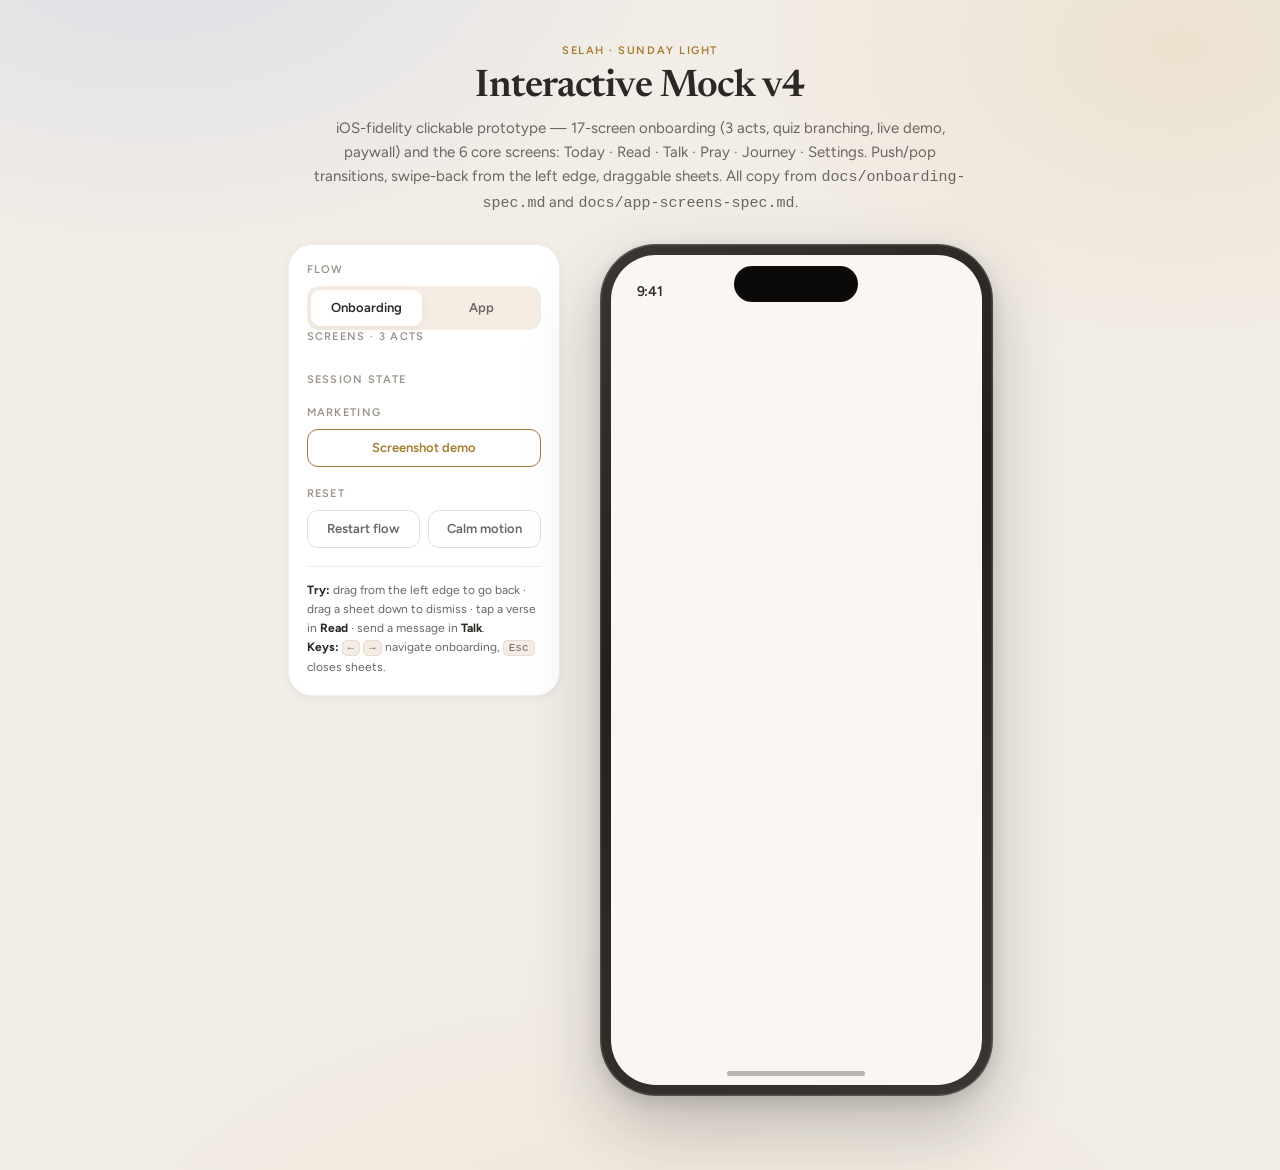
==== docs/selah-interactive-mock-v4.html @ a21b1cd1 "feat: rebuild Selah UI as native SwiftUI iOS chrome Replace the HTML-mock clone with system Navigati" ====
<!DOCTYPE html>
<html lang="en">
<head>
<meta charset="UTF-8">
<meta name="viewport" content="width=device-width, initial-scale=1.0">
<meta name="description" content="Selah — interactive iOS mock v4. Onboarding (17 screens) + 6 core app screens. Sunday Light design system, polished pass.">
<title>Selah — Interactive Mock v4</title>
<link rel="preconnect" href="https://fonts.googleapis.com">
<link rel="preconnect" href="https://fonts.gstatic.com" crossorigin>
<link href="https://fonts.googleapis.com/css2?family=Figtree:wght@400;500;600;700&family=Newsreader:ital,opsz,wght@0,6..72,500;0,6..72,600;0,6..72,700;1,6..72,500;1,6..72,600&display=swap" rel="stylesheet">
<style>
/* ============================================================
   SELAH v4 — SUNDAY LIGHT TOKENS
   Source of truth: design-system/selah/MASTER.md
   ============================================================ */
:root{
  --primary:#5B8DEF; --primary-deep:#3D6FD4; --primary-soft:#EAF1FD;
  --accent:#C49A3C; --accent-deep:#A67C2E; --accent-soft:#FBF5E6;
  --gold-hi:#EDBE55; --gold:#D9A63F; --gold-deep:#B98A28;
  --bg:#FAF7F2; --bg-warm:#F5EDE3; --surface:#FFFFFF;
  --text:#2C2825; --text-muted:#6B6560; --text-soft:#9A938C;
  --border:rgba(44,40,37,.08); --border-strong:rgba(44,40,37,.14);

  --space-xs:4px; --space-sm:8px; --space-md:16px; --space-lg:24px; --space-xl:32px;
  --radius-sm:12px; --radius:16px; --radius-lg:24px;

  --shadow-sm:0 2px 8px rgba(44,40,37,.06);
  --shadow-md:0 8px 32px rgba(44,40,37,.08);
  --shadow-btn:0 4px 16px rgba(61,111,212,.28);
  --shadow-gold:0 6px 20px rgba(185,138,40,.34),0 2px 6px rgba(185,138,40,.18);

  --ease:cubic-bezier(.22,1,.36,1);
  --ease-ios:cubic-bezier(.32,.72,0,1);
  --dur-nav:400ms;

  --font-display:'Newsreader',Georgia,serif;
  --font-body:'Figtree',-apple-system,BlinkMacSystemFont,'SF Pro Text',sans-serif;

  /* iPhone 15 Pro safe areas (mock) */
  --sa-top:59px; --sa-bottom:34px;
  --tabbar-h:50px;
}
*{box-sizing:border-box;margin:0;padding:0;-webkit-tap-highlight-color:transparent}
html{-webkit-font-smoothing:antialiased;text-size-adjust:100%}
button,input,textarea{font-family:inherit;font-size:inherit;color:inherit}
button{background:none;border:none;cursor:pointer;touch-action:manipulation}
:focus-visible{outline:2px solid var(--primary-deep);outline-offset:2px;border-radius:6px}
@media (prefers-reduced-motion:reduce){
  *,*::before,*::after{animation-duration:.01ms!important;animation-iteration-count:1!important;transition-duration:.01ms!important}
}

/* ============================================================
   PAGE CHROME (outside the phone)
   ============================================================ */
body{
  font-family:var(--font-body);color:var(--text);background:#F2EDE6;
  background-image:
    radial-gradient(ellipse 60% 40% at 12% -6%,rgba(91,141,239,.14),transparent 70%),
    radial-gradient(ellipse 50% 38% at 92% 4%,rgba(196,154,60,.13),transparent 70%),
    radial-gradient(ellipse 70% 45% at 50% 112%,rgba(196,154,60,.08),transparent 70%);
  min-height:100vh;padding:32px 20px 64px;
  display:flex;flex-direction:column;align-items:center;
}
.masthead{text-align:center;max-width:660px;margin-bottom:28px}
.masthead .eyebrow{font-size:.6875rem;font-weight:600;letter-spacing:.14em;text-transform:uppercase;color:var(--accent-deep)}
.masthead h1{font-family:var(--font-display);font-size:2.375rem;font-weight:600;letter-spacing:-.015em;margin-top:8px}
.masthead p{color:var(--text-muted);font-size:.9375rem;line-height:1.6;margin-top:10px;text-wrap:pretty}
.layout{display:flex;gap:40px;align-items:flex-start;justify-content:center;flex-wrap:wrap;width:100%;max-width:1160px}

/* Dev control panel */
.panel{width:272px;background:var(--surface);border:1px solid var(--border);border-radius:var(--radius-lg);padding:18px;box-shadow:var(--shadow-sm);position:sticky;top:32px}
.panel h2{font-size:.6875rem;font-weight:600;letter-spacing:.12em;text-transform:uppercase;color:var(--text-soft);margin:20px 0 10px}
.panel h2:first-child{margin-top:0}
.seg{display:flex;gap:4px;background:var(--bg-warm);padding:4px;border-radius:12px}
.seg button{flex:1;min-height:36px;padding:8px 10px;border-radius:9px;font-size:.8125rem;font-weight:600;color:var(--text-muted);transition:background .2s var(--ease),color .2s var(--ease)}
.seg button[aria-pressed="true"]{background:var(--surface);color:var(--text);box-shadow:var(--shadow-sm)}
.jump{display:flex;flex-direction:column;gap:2px;max-height:300px;overflow:auto;scrollbar-width:thin}
.jump button{display:flex;align-items:center;gap:9px;width:100%;text-align:left;min-height:36px;padding:7px 9px;border-radius:10px;font-size:.8125rem;color:var(--text-muted);transition:background .15s var(--ease)}
.jump button:hover{background:var(--primary-soft);color:var(--primary-deep)}
.jump button[aria-current="true"]{background:var(--primary-soft);color:var(--primary-deep);font-weight:600}
.jump .n{flex:none;width:21px;height:21px;display:grid;place-items:center;border-radius:50%;background:var(--bg-warm);font-size:.625rem;font-weight:700;color:var(--text-soft)}
.jump button[aria-current="true"] .n{background:var(--primary-deep);color:#fff}
.panel .row{display:flex;gap:8px}
.panel .ghost{flex:1;min-height:38px;border:1px solid var(--border-strong);border-radius:11px;font-size:.8125rem;font-weight:600;color:var(--text-muted);transition:background .15s var(--ease)}
.panel .ghost:hover{background:var(--bg-warm)}
.panel .note{font-size:.75rem;line-height:1.6;color:var(--text-muted);border-top:1px solid var(--border);margin-top:18px;padding-top:14px}
.panel .note b{color:var(--text)}
.panel .note kbd{font-family:ui-monospace,monospace;font-size:.6875rem;background:var(--bg-warm);border:1px solid var(--border);border-radius:5px;padding:1px 5px}

/* ============================================================
   PHONE SHELL — iPhone 15 Pro (393 x 852pt)
   ============================================================ */
.stage-col{display:flex;flex-direction:column;align-items:center;gap:14px}
.phone{
  width:393px;height:852px;flex:none;position:relative;
  background:linear-gradient(150deg,#3A3733,#221F1C 40%,#3A3733);
  border-radius:56px;padding:11px;
  box-shadow:0 30px 70px rgba(44,40,37,.26),0 6px 18px rgba(44,40,37,.14),inset 0 0 0 1.5px rgba(255,255,255,.14);
}
.screen{width:100%;height:100%;border-radius:45px;overflow:hidden;position:relative;background:var(--bg);isolation:isolate}
.island{position:absolute;top:11px;left:50%;transform:translateX(-50%);width:124px;height:36px;background:#0B0A09;border-radius:20px;z-index:90;pointer-events:none}
.statusbar{position:absolute;top:0;left:0;right:0;height:var(--sa-top);z-index:88;display:flex;align-items:center;justify-content:space-between;padding:14px 26px 0;pointer-events:none;font-size:.875rem;font-weight:600;letter-spacing:-.01em;color:var(--text);transition:color .3s var(--ease)}
.statusbar.on-light{color:#fff}
.statusbar .sb-r{display:flex;align-items:center;gap:5px}
.home-bar{position:absolute;bottom:9px;left:50%;transform:translateX(-50%);width:138px;height:5px;border-radius:3px;background:rgba(44,40,37,.32);z-index:89;pointer-events:none}
.caption{font-size:.8125rem;color:var(--text-muted);text-align:center;max-width:393px;line-height:1.5}
.caption b{color:var(--text)}

/* ============================================================
   VIEW STACK + iOS NAVIGATION TRANSITIONS
   ============================================================ */
#viewHost{position:absolute;inset:0;overflow:hidden}
.view{position:absolute;inset:0;display:flex;flex-direction:column;background:var(--bg);will-change:transform}
.view.dim::after{content:"";position:absolute;inset:0;background:rgba(20,18,16,.16);z-index:50;pointer-events:none}
@keyframes pushIn{from{transform:translateX(100%)}to{transform:translateX(0)}}
@keyframes pushOut{from{transform:translateX(0)}to{transform:translateX(-26%)}}
@keyframes popIn{from{transform:translateX(-26%)}to{transform:translateX(0)}}
@keyframes popOut{from{transform:translateX(0)}to{transform:translateX(100%)}}
@keyframes xfadeIn{from{opacity:0;transform:scale(.985)}to{opacity:1;transform:scale(1)}}
@keyframes xfadeOut{from{opacity:1}to{opacity:0}}
.anim-pushIn{animation:pushIn var(--dur-nav) var(--ease-ios) both}
.anim-pushOut{animation:pushOut var(--dur-nav) var(--ease-ios) both}
.anim-popIn{animation:popIn var(--dur-nav) var(--ease-ios) both}
.anim-popOut{animation:popOut var(--dur-nav) var(--ease-ios) both}
.anim-fadeIn{animation:xfadeIn 320ms var(--ease) both}
.anim-fadeOut{animation:xfadeOut 240ms var(--ease) both}
.view.dragging{animation:none!important;transition:none}
.view.snapping{transition:transform 260ms var(--ease-ios)}

/* Scroll region: content between status bar and bottom chrome */
.scroll{flex:1;min-height:0;overflow-y:auto;overscroll-behavior:contain;-webkit-overflow-scrolling:touch;scrollbar-width:none}
.scroll::-webkit-scrollbar{display:none}
.pad{padding:0 22px}
.safe-top{padding-top:var(--sa-top)}
.safe-bottom{padding-bottom:var(--sa-bottom)}

/* ============================================================
   SHARED COMPONENTS
   ============================================================ */
.h-display{font-family:var(--font-display);font-weight:600;letter-spacing:-.01em;line-height:1.22}
.t-label{font-size:.6875rem;font-weight:600;letter-spacing:.08em;text-transform:uppercase;color:var(--text-soft)}
.t-muted{color:var(--text-muted)}
.verse{font-family:var(--font-display);font-style:italic;font-weight:500;line-height:1.45}
.card{background:var(--surface);border:1px solid var(--border);border-radius:var(--radius);box-shadow:var(--shadow-sm)}
.divider{height:1px;background:var(--border)}

.btn{display:flex;align-items:center;justify-content:center;gap:8px;width:100%;min-height:52px;padding:15px 22px;border-radius:16px;font-size:1rem;font-weight:600;transition:transform .16s var(--ease),opacity .2s var(--ease),background .2s var(--ease)}
.btn:active{transform:scale(.977)}
.btn-primary{background:var(--primary-deep);color:#fff;box-shadow:var(--shadow-btn)}
.btn-gold{background:linear-gradient(160deg,var(--gold-hi) 0%,var(--gold) 46%,var(--gold-deep) 100%);color:#fff;box-shadow:var(--shadow-gold);text-shadow:0 1px 2px rgba(122,86,16,.22)}
.btn-quiet{background:var(--surface);color:var(--text);border:1px solid var(--border-strong)}
.btn-ghost{color:var(--text-muted);min-height:44px;font-weight:600;font-size:.9375rem}
.btn[disabled]{pointer-events:none}
.btn-primary[disabled],.btn-gold[disabled]{background:#EEE7DB;color:var(--text-soft);box-shadow:none;text-shadow:none}
.btn-sm{min-height:44px;padding:11px 16px;font-size:.875rem;border-radius:13px;width:auto}
.icon-btn{width:40px;height:40px;min-width:44px;min-height:44px;display:grid;place-items:center;border-radius:50%;color:var(--text);transition:background .16s var(--ease),transform .16s var(--ease)}
.icon-btn:active{transform:scale(.92)}
.icon-btn:hover{background:rgba(44,40,37,.05)}
.chip{display:inline-flex;align-items:center;gap:6px;min-height:32px;padding:6px 12px;border-radius:99px;background:var(--surface);border:1px solid var(--border);font-size:.8125rem;font-weight:600;color:var(--text-muted)}
.chip-gold{background:var(--accent-soft);border-color:rgba(196,154,60,.28);color:var(--accent-deep)}
.chip-blue{background:var(--primary-soft);border-color:rgba(91,141,239,.22);color:var(--primary-deep)}

/* Nav bar (in-app, iOS large-title-lite) */
.navbar{flex:none;padding-top:var(--sa-top);padding-inline:16px;padding-bottom:8px;display:flex;align-items:center;gap:6px;min-height:calc(var(--sa-top) + 48px);background:rgba(250,247,242,.82);backdrop-filter:blur(18px) saturate(160%);-webkit-backdrop-filter:blur(18px) saturate(160%);border-bottom:1px solid transparent;transition:border-color .2s var(--ease);z-index:40}
.navbar.scrolled{border-bottom-color:var(--border)}
.navbar .title{flex:1;font-family:var(--font-display);font-size:1.0625rem;font-weight:600;text-align:center}
.navbar .side{display:flex;align-items:center;gap:2px;min-width:44px;justify-content:flex-start}
.navbar .side.right{justify-content:flex-end}

/* Tab bar */
.tabbar{position:absolute;left:0;right:0;bottom:0;z-index:70;padding-bottom:var(--sa-bottom);display:flex;background:rgba(250,247,242,.78);backdrop-filter:blur(22px) saturate(180%);-webkit-backdrop-filter:blur(22px) saturate(180%);border-top:1px solid var(--border);transform:translateY(0);transition:transform .34s var(--ease-ios)}
.tabbar[hidden]{display:flex!important;transform:translateY(120%);pointer-events:none}
.tabbar button{flex:1;min-height:var(--tabbar-h);display:flex;flex-direction:column;align-items:center;justify-content:center;gap:3px;padding:7px 0 4px;color:var(--text-soft);transition:color .2s var(--ease)}
.tabbar button span{font-size:.625rem;font-weight:600;letter-spacing:.01em}
.tabbar button[aria-selected="true"]{color:var(--primary-deep)}
.tabbar button:active svg{transform:scale(.9)}
.tabbar button svg{transition:transform .16s var(--ease)}

/* Toast */
#toastHost{position:absolute;left:0;right:0;bottom:calc(var(--sa-bottom) + var(--tabbar-h) + 16px);z-index:95;display:flex;flex-direction:column;align-items:center;gap:8px;pointer-events:none;padding:0 24px}
.toast{background:rgba(38,35,32,.94);color:#fff;font-size:.8125rem;font-weight:500;padding:11px 16px;border-radius:14px;box-shadow:0 8px 24px rgba(0,0,0,.22);animation:toastIn .3s var(--ease) both;max-width:100%;text-align:center}
.toast.out{animation:toastOut .26s var(--ease) both}
@keyframes toastIn{from{opacity:0;transform:translateY(12px) scale(.96)}to{opacity:1;transform:none}}
@keyframes toastOut{to{opacity:0;transform:translateY(8px) scale(.97)}}

/* Sheets + alerts */
#sheetHost{position:absolute;inset:0;z-index:80;pointer-events:none}
.backdrop{position:absolute;inset:0;background:rgba(24,21,19,.34);opacity:0;transition:opacity .3s var(--ease);pointer-events:auto}
.backdrop.on{opacity:1}
.sheet{position:absolute;left:0;right:0;bottom:0;max-height:88%;display:flex;flex-direction:column;background:var(--bg);border-radius:22px 22px 0 0;box-shadow:0 -12px 40px rgba(44,40,37,.18);pointer-events:auto;transform:translateY(100%);transition:transform .42s var(--ease-ios)}
.sheet.on{transform:translateY(0)}
.sheet.dragging{transition:none}
.sheet-grab{flex:none;padding:10px 0 4px;display:grid;place-items:center;cursor:grab;touch-action:none}
.sheet-grab i{display:block;width:38px;height:5px;border-radius:3px;background:var(--border-strong)}
.sheet-head{flex:none;padding:4px 22px 12px;display:flex;align-items:center;justify-content:space-between;gap:12px}
.sheet-head h3{font-family:var(--font-display);font-size:1.125rem;font-weight:600}
.sheet-body{flex:1;min-height:0;overflow-y:auto;padding:0 22px calc(22px + var(--sa-bottom));scrollbar-width:none}
.sheet-body::-webkit-scrollbar{display:none}

.alert{position:absolute;top:50%;left:50%;transform:translate(-50%,-50%) scale(.9);opacity:0;width:270px;background:rgba(250,248,245,.96);backdrop-filter:blur(20px);border-radius:14px;overflow:hidden;pointer-events:auto;box-shadow:0 20px 50px rgba(0,0,0,.24);transition:opacity .24s var(--ease),transform .24s var(--ease)}
.alert.on{opacity:1;transform:translate(-50%,-50%) scale(1)}
.alert .a-body{padding:19px 16px 15px;text-align:center}
.alert .a-body h4{font-size:1.0625rem;font-weight:600;margin-bottom:5px}
.alert .a-body p{font-size:.8125rem;line-height:1.42;color:var(--text-muted)}
.alert .a-actions{display:flex;border-top:1px solid var(--border-strong)}
.alert .a-actions button{flex:1;min-height:44px;font-size:1.0625rem;color:var(--primary-deep);padding:11px 8px}
.alert .a-actions button+button{border-left:1px solid var(--border-strong)}
.alert .a-actions button.bold{font-weight:600}

/* ============================================================
   ONBOARDING
   ============================================================ */
.ob{display:flex;flex-direction:column;height:100%;position:relative;background:
  radial-gradient(ellipse 95% 44% at 50% -8%,rgba(198,217,248,.5),transparent 66%),
  radial-gradient(ellipse 85% 38% at 50% 110%,rgba(255,224,158,.3),transparent 70%),
  var(--bg)}
.ob-top{position:absolute;top:calc(var(--sa-top) + 2px);left:14px;right:14px;z-index:45;display:flex;align-items:center;gap:10px}
.ob-progress{flex:1;height:3px;border-radius:2px;background:rgba(44,40,37,.12);overflow:hidden}
.ob-progress i{display:block;height:100%;border-radius:2px;background:var(--primary-deep);transition:width .45s var(--ease)}
.ob-top.on-light .ob-progress{background:rgba(255,255,255,.35)}
.ob-top.on-light .ob-progress i{background:#fff}
.ob-top.on-light .icon-btn,.ob-top.on-light .btn-ghost{color:rgba(255,255,255,.92)}
.ob-skip{font-size:.8125rem;font-weight:600;color:var(--text-soft);min-height:44px;padding:0 8px}

/* Light-filled hero (windows / morning) */
.hero{flex:none;position:relative;overflow:hidden}
.hero::before{content:"";position:absolute;left:0;right:0;bottom:0;height:64px;background:linear-gradient(to top,var(--bg),transparent);z-index:1;pointer-events:none}
/* Photographic heroes (Hallow-level pass) */
.photo-window{background:url('assets/heroes/selah-hero-window.jpg') center 18%/cover no-repeat}
.photo-morning{background:url('assets/heroes/selah-hero-morning.jpg') center 62%/cover no-repeat}
.veil{position:absolute;inset:0;pointer-events:none;background:linear-gradient(180deg,rgba(222,234,252,.3),rgba(250,247,242,.04) 42%,rgba(250,247,242,.22))}
.hero-glow::after{content:"";position:absolute;left:50%;bottom:-140px;width:340px;height:340px;transform:translateX(-50%);border-radius:50%;background:radial-gradient(circle,rgba(255,236,190,.95),rgba(255,224,155,.5) 44%,transparent 70%);animation:breathe 5s ease-in-out infinite}
@keyframes breathe{0%,100%{opacity:.72;transform:translateX(-50%) scale(1)}50%{opacity:1;transform:translateX(-50%) scale(1.08)}}
.sky{background:
  radial-gradient(ellipse 95% 70% at 50% 106%,rgba(255,218,150,.8),transparent 68%),
  radial-gradient(ellipse 120% 85% at 78% -18%,#C6D9F8,transparent 62%),
  linear-gradient(178deg,#DEEAFC,#F0E5D2 76%,#F8E9CB)}
.dusk{background:
  radial-gradient(ellipse 90% 60% at 50% 104%,rgba(255,206,150,.65),transparent 66%),
  linear-gradient(178deg,#CBD9F2,#E6E0EE 60%,#F4E6D6)}
/* Window light bars — CSS-only "sunbeam through window" */
.window{position:absolute;inset:0;opacity:.55;
  background:
    linear-gradient(105deg,transparent 18%,rgba(255,255,255,.75) 26%,transparent 34%),
    linear-gradient(105deg,transparent 44%,rgba(255,255,255,.55) 52%,transparent 60%),
    linear-gradient(105deg,transparent 68%,rgba(255,255,255,.4) 74%,transparent 82%)}
.hero-verse{position:absolute;left:0;right:0;bottom:22px;padding:0 30px;text-align:center;color:#4A3D28;z-index:2}
.hero-verse p{font-family:var(--font-display);font-style:italic;font-size:1.0625rem;line-height:1.5;text-wrap:balance}
.hero-verse cite{display:block;margin-top:7px;font-family:var(--font-body);font-style:normal;font-size:.6875rem;font-weight:600;letter-spacing:.08em;text-transform:uppercase;opacity:.72}

.ob-body{flex:1;min-height:0;overflow-y:auto;padding:26px 26px 6px;display:flex;flex-direction:column;scrollbar-width:none}
.ob-body::-webkit-scrollbar{display:none}
.ob-body.center{justify-content:center;text-align:center}
.ob-body h2{font-family:var(--font-display);font-size:1.8125rem;font-weight:600;line-height:1.26;text-wrap:balance;letter-spacing:-.01em}
.ob-body h2.sm{font-size:1.5rem}
.ob-body .sub{margin-top:11px;font-size:.9375rem;line-height:1.58;color:var(--text-muted);text-wrap:pretty}
.ob-foot{flex:none;padding:12px 22px calc(14px + var(--sa-bottom));display:flex;flex-direction:column;gap:8px;background:linear-gradient(to top,var(--bg) 62%,rgba(250,247,242,0))}
.foot-verse{font-family:var(--font-display);font-style:italic;font-size:.9375rem;line-height:1.5;color:var(--text-muted);text-align:center;text-wrap:balance;padding:0 10px;margin-bottom:2px}
.foot-verse cite{font-family:var(--font-body);font-style:normal;font-size:.6875rem;font-weight:600;letter-spacing:.06em;text-transform:uppercase;color:var(--accent-deep);white-space:nowrap}
.ob-foot.on-hero{background:none}

.quiz{display:grid;gap:10px;margin-top:22px}
.quiz.two{grid-template-columns:1fr 1fr}
.quiz-card{position:relative;display:flex;align-items:center;gap:12px;min-height:60px;padding:15px 16px;text-align:left;background:var(--surface);border:1.5px solid var(--border);border-radius:var(--radius);box-shadow:var(--shadow-sm);transition:border-color .2s var(--ease),background .2s var(--ease),transform .16s var(--ease)}
.quiz.two .quiz-card{flex-direction:column;align-items:center;text-align:center;gap:9px;padding:18px 12px;min-height:112px}
.quiz-card:active{transform:scale(.982)}
.quiz-card .ic{flex:none;width:38px;height:38px;display:grid;place-items:center;border-radius:11px;background:var(--primary-soft);color:var(--primary-deep)}
.quiz-card .tx{font-size:.9375rem;font-weight:600;line-height:1.35}
.quiz-card .tx small{display:block;font-weight:400;font-size:.8125rem;color:var(--text-muted);margin-top:3px}
.quiz-card[aria-checked="true"]{border-color:var(--primary);background:var(--primary-soft)}
.quiz-card[aria-checked="true"] .ic{background:var(--primary-deep);color:#fff}
.quiz-card .tick{position:absolute;top:10px;right:10px;width:20px;height:20px;border-radius:50%;background:var(--primary-deep);color:#fff;display:grid;place-items:center;opacity:0;transform:scale(.5);transition:opacity .2s var(--ease),transform .2s var(--ease)}
.quiz-card[aria-checked="true"] .tick{opacity:1;transform:scale(1)}

.stat-big{font-family:var(--font-display);font-size:3.75rem;font-weight:600;line-height:1;color:var(--primary-deep);letter-spacing:-.02em}
.stat-row{display:flex;flex-direction:column;gap:12px;margin-top:24px;text-align:left}
.stat-item{display:flex;align-items:center;gap:13px;padding:14px 16px;background:var(--surface);border:1px solid var(--border);border-radius:var(--radius);box-shadow:var(--shadow-sm)}
.stat-item b{display:block;font-size:.9375rem}
.stat-item span{font-size:.8125rem;color:var(--text-muted)}
.bar{height:8px;border-radius:5px;background:var(--bg-warm);overflow:hidden;margin-top:9px}
.bar i{display:block;height:100%;border-radius:5px;background:linear-gradient(90deg,var(--primary),var(--primary-deep));transition:width 1s var(--ease)}

.mirror-card{margin-top:20px;padding:22px;background:var(--surface);border:1px solid var(--border);border-radius:var(--radius-lg);box-shadow:var(--shadow-md);text-align:left}
.mirror-card p{font-family:var(--font-display);font-size:1.1875rem;line-height:1.5;font-style:italic}
.mirror-card p b{font-style:normal;font-weight:600;color:var(--primary-deep)}

.lock-card{display:flex;flex-direction:column;align-items:center;gap:14px;margin-top:22px;padding:26px 22px;border-radius:var(--radius-lg);background:linear-gradient(165deg,#EDF3FE,#F7F1E7);border:1px solid rgba(91,141,239,.18)}
.lock-ring{width:66px;height:66px;border-radius:50%;display:grid;place-items:center;background:var(--surface);color:var(--primary-deep);box-shadow:0 0 0 8px rgba(91,141,239,.1),var(--shadow-sm)}
.priv-list{display:flex;flex-direction:column;gap:12px;margin-top:20px;text-align:left}
.priv-list li{display:flex;gap:11px;align-items:flex-start;list-style:none;font-size:.875rem;line-height:1.5;color:var(--text-muted)}
.priv-list svg{flex:none;margin-top:1px;color:var(--primary-deep)}
.priv-list b{color:var(--text);font-weight:600}

/* Demo (mood -> prayer) */
.demo-room{flex:1;min-height:0;display:flex;flex-direction:column}
.mood-grid{display:grid;grid-template-columns:1fr 1fr;gap:10px;margin-top:18px}
.mood-card{display:flex;flex-direction:column;align-items:center;gap:8px;padding:17px 10px;background:var(--surface);border:1.5px solid var(--border);border-radius:var(--radius);box-shadow:var(--shadow-sm);transition:border-color .2s var(--ease),background .2s var(--ease),transform .16s var(--ease)}
.mood-card:active{transform:scale(.98)}
.mood-card[aria-checked="true"]{border-color:var(--accent);background:var(--accent-soft)}
.mood-card .em{width:34px;height:34px;display:grid;place-items:center;border-radius:10px;background:var(--accent-soft);color:var(--accent-deep)}
.mood-card[aria-checked="true"] .em{background:var(--accent);color:#fff}
.mood-card b{font-size:.875rem;font-weight:600}
.typing{display:inline-flex;gap:4px;align-items:center;padding:12px 15px;background:var(--surface);border:1px solid var(--border);border-radius:18px 18px 18px 6px;box-shadow:var(--shadow-sm)}
.typing i{width:6px;height:6px;border-radius:50%;background:var(--text-soft);animation:blip 1.15s ease-in-out infinite}
.typing i:nth-child(2){animation-delay:.16s}.typing i:nth-child(3){animation-delay:.32s}
@keyframes blip{0%,100%{opacity:.3;transform:translateY(0)}50%{opacity:1;transform:translateY(-3px)}}
.reveal{animation:reveal .5s var(--ease) both}
@keyframes reveal{from{opacity:0;transform:translateY(10px)}to{opacity:1;transform:none}}

/* Building plan */
.build-ring{width:132px;height:132px;margin:0 auto;position:relative;display:grid;place-items:center}
.build-ring svg{position:absolute;inset:0;transform:rotate(-90deg)}
.build-ring .pct{font-family:var(--font-display);font-size:1.75rem;font-weight:600}
.build-steps{margin-top:26px;display:flex;flex-direction:column;gap:11px;text-align:left}
.build-steps li{display:flex;align-items:center;gap:11px;list-style:none;font-size:.875rem;color:var(--text-soft);transition:color .3s var(--ease)}
.build-steps li .dot{flex:none;width:20px;height:20px;border-radius:50%;border:1.5px solid var(--border-strong);display:grid;place-items:center;color:transparent;transition:all .3s var(--ease)}
.build-steps li.done{color:var(--text)}
.build-steps li.done .dot{background:var(--primary-deep);border-color:var(--primary-deep);color:#fff}

/* Plan reveal */
.plan-list{display:flex;flex-direction:column;gap:9px;margin-top:18px}
.plan-day{display:flex;align-items:center;gap:13px;padding:13px 15px;background:var(--surface);border:1px solid var(--border);border-radius:var(--radius);box-shadow:var(--shadow-sm)}
.plan-day .d{flex:none;width:38px;height:38px;border-radius:11px;display:grid;place-items:center;background:var(--bg-warm);font-size:.6875rem;font-weight:700;letter-spacing:.04em;color:var(--text-muted);text-transform:uppercase}
.plan-day.today .d{background:var(--accent);color:#fff}
.plan-day b{display:block;font-size:.875rem;font-weight:600;color:var(--text)}
.plan-day span{font-size:.75rem;color:var(--text-soft)}

/* Widget / lock screen mock */
.lockscreen{margin:22px auto 0;width:248px;border-radius:30px;padding:16px 14px 18px;position:relative;overflow:hidden;color:#fff;box-shadow:0 16px 40px rgba(44,40,37,.24);background:linear-gradient(170deg,#7EA6E8,#C9A87A 62%,#E6C68F)}
.lockscreen .ls-time{font-size:2.75rem;font-weight:600;text-align:center;line-height:1.05;letter-spacing:-.02em;text-shadow:0 2px 12px rgba(0,0,0,.14)}
.lockscreen .ls-date{font-size:.75rem;font-weight:600;text-align:center;opacity:.92}
.ls-widget{margin-top:18px;padding:12px 13px;border-radius:16px;background:rgba(255,255,255,.24);backdrop-filter:blur(8px);border:1px solid rgba(255,255,255,.34)}
.ls-widget .t-label{color:rgba(255,255,255,.86)}
.ls-widget p{font-family:var(--font-display);font-style:italic;font-size:.8125rem;line-height:1.42;margin-top:5px}

/* Social proof */
.stars{display:flex;gap:3px;justify-content:center;color:var(--accent)}
.review{margin-top:12px;padding:16px;background:var(--surface);border:1px solid var(--border);border-radius:var(--radius);box-shadow:var(--shadow-sm);text-align:left}
.review p{font-size:.875rem;line-height:1.55;font-style:italic;color:var(--text-muted)}
.avatar-row{display:flex;justify-content:center;gap:10px;margin:18px 0 8px}
.avatar{width:46px;height:46px;border-radius:50%;background:linear-gradient(145deg,var(--primary-soft),var(--accent-soft));border:2px solid var(--surface);box-shadow:var(--shadow-sm)}

/* Paywall */
.pw-hero{flex:none;height:118px;position:relative;overflow:hidden}
.pw-bullets{display:flex;flex-direction:column;gap:10px;margin:15px 0 16px}
.pw-bullets li{display:flex;gap:12px;align-items:flex-start;list-style:none}
.pw-bullets .ic{flex:none;width:34px;height:34px;border-radius:10px;display:grid;place-items:center;background:var(--accent-soft);color:var(--accent-deep)}
.pw-bullets b{display:block;font-size:.9375rem;font-weight:600;color:var(--text)}
.pw-bullets span{font-size:.8125rem;line-height:1.5;color:var(--text-muted)}
.tiers{display:flex;flex-direction:column;gap:9px}
.tier{position:relative;display:flex;align-items:center;justify-content:space-between;gap:12px;padding:12px 15px;background:var(--surface);border:1.5px solid var(--border);border-radius:var(--radius);text-align:left;transition:border-color .2s var(--ease),background .2s var(--ease),transform .16s var(--ease)}
.tier:active{transform:scale(.99)}
.tier[aria-checked="true"]{border-color:var(--gold);background:var(--accent-soft);box-shadow:0 4px 14px rgba(196,138,40,.16)}
.tier b{display:block;font-size:1rem;font-weight:700;color:var(--text)}
.tier span{font-size:.75rem;color:var(--text-soft)}
.tier .price{text-align:right;font-size:1rem;font-weight:700;color:var(--text)}
.tier[aria-checked="true"] b,.tier[aria-checked="true"] .price{color:var(--accent-deep)}
.tier .price small{display:block;font-size:.6875rem;font-weight:500;color:var(--text-soft)}
.tier .badge{position:absolute;top:-9px;left:14px;padding:2px 9px;border-radius:99px;background:linear-gradient(135deg,var(--gold),var(--gold-deep));color:#fff;font-size:.625rem;font-weight:700;letter-spacing:.04em;text-transform:uppercase;box-shadow:0 2px 6px rgba(185,138,40,.3)}
.pw-legal{display:flex;gap:14px;justify-content:center;margin-top:10px}
.pw-legal button{font-size:.6875rem;color:var(--text-soft);min-height:36px;text-decoration:underline;text-underline-offset:2px}

/* ============================================================
   APP — TODAY
   ============================================================ */
.today-hero{flex:none;height:330px;position:relative;overflow:hidden;display:flex;flex-direction:column;justify-content:flex-end;padding:0 22px 22px}
.today-hero .greet{position:relative;z-index:2;color:#4A3D28}
.today-hero .greet .t-label{color:rgba(74,61,40,.72)}
.today-hero .greet h1{font-family:var(--font-display);font-size:1.75rem;font-weight:600;margin-top:3px}
.today-verse{position:relative;z-index:2;margin-top:16px;padding:17px 18px;border-radius:var(--radius-lg);background:rgba(255,255,255,.62);backdrop-filter:blur(14px) saturate(150%);-webkit-backdrop-filter:blur(14px);border:1px solid rgba(255,255,255,.7);box-shadow:0 6px 22px rgba(44,40,37,.09)}
.today-verse p{font-family:var(--font-display);font-style:italic;font-size:1.0625rem;line-height:1.48;color:#3B3226}
.today-verse .ref{margin-top:8px;display:flex;align-items:center;justify-content:space-between}
.today-verse cite{font-style:normal;font-size:.6875rem;font-weight:700;letter-spacing:.08em;text-transform:uppercase;color:rgba(74,61,40,.68)}
.streak-chip{position:absolute;top:calc(var(--sa-top) + 4px);left:22px;z-index:3}
.today-actions{padding:20px 22px 0}
.section-head{display:flex;align-items:baseline;justify-content:space-between;margin:26px 0 11px}
.section-head h2{font-family:var(--font-display);font-size:1.125rem;font-weight:600}
.section-head button{font-size:.8125rem;font-weight:600;color:var(--primary-deep);min-height:36px}
.row-card{display:flex;align-items:center;gap:13px;width:100%;text-align:left;padding:15px;background:var(--surface);border:1px solid var(--border);border-radius:var(--radius);box-shadow:var(--shadow-sm);transition:transform .16s var(--ease),background .2s var(--ease)}
.row-card:active{transform:scale(.99)}
.row-card .ic{flex:none;width:42px;height:42px;border-radius:12px;display:grid;place-items:center;background:var(--primary-soft);color:var(--primary-deep)}
.row-card .ic.gold{background:var(--accent-soft);color:var(--accent-deep)}
.row-card b{display:block;font-size:.9375rem;font-weight:600;color:var(--text)}
.row-card span{font-size:.8125rem;color:var(--text-muted);line-height:1.45}
.row-card .go{margin-left:auto;color:var(--text-soft)}
.mood-quick{display:grid;grid-template-columns:repeat(4,1fr);gap:8px}
.mood-quick button{display:flex;flex-direction:column;align-items:center;gap:6px;padding:13px 4px;background:var(--surface);border:1px solid var(--border);border-radius:14px;box-shadow:var(--shadow-sm);font-size:.6875rem;font-weight:600;color:var(--text-muted);transition:transform .16s var(--ease),border-color .2s var(--ease)}
.mood-quick button:active{transform:scale(.96)}
.mood-quick button svg{color:var(--accent-deep)}
.promo{display:flex;gap:13px;align-items:center;padding:15px;border-radius:var(--radius);background:linear-gradient(140deg,var(--accent-soft),#FDFAF3);border:1px solid rgba(196,154,60,.2)}
.promo b{display:block;font-size:.875rem;color:var(--text)}
.promo span{font-size:.75rem;color:var(--text-muted);line-height:1.45}

/* READ */
.reader{padding:6px 24px 24px}
.reader .chap{font-family:var(--font-display);font-size:1.5rem;font-weight:600;margin-bottom:4px}
.reader .plan-tag{margin-bottom:18px}
.reader p{margin-bottom:2px}
.vs{display:block;padding:5px 4px;margin:0 -4px;border-radius:8px;font-size:1.0625rem;line-height:1.72;color:var(--text);transition:background .2s var(--ease)}
.vs sup{font-size:.625rem;font-weight:700;color:var(--primary);margin-right:5px;vertical-align:super}
.vs[data-hl="1"]{background:linear-gradient(180deg,transparent 52%,rgba(196,154,60,.32) 52%)}
.vs[aria-selected="true"]{background:var(--primary-soft)}
.read-toolbar{flex:none;display:flex;gap:8px;padding:10px 20px calc(12px + var(--sa-bottom) + var(--tabbar-h));background:linear-gradient(to top,var(--bg) 66%,transparent)}

/* TALK */
.talk-wrap{flex:1;min-height:0;display:flex;flex-direction:column;background:
  radial-gradient(ellipse 90% 40% at 50% 0%,rgba(255,231,187,.5),transparent 60%),
  linear-gradient(180deg,#FBF7F0,#FAF7F2 46%)}
.mode-seg{flex:none;display:flex;gap:4px;margin:2px 16px 8px;padding:4px;background:rgba(44,40,37,.05);border-radius:13px}
.mode-seg button{flex:1;min-height:38px;border-radius:10px;font-size:.8125rem;font-weight:600;color:var(--text-muted);transition:background .2s var(--ease),color .2s var(--ease)}
.mode-seg button[aria-pressed="true"]{background:var(--surface);color:var(--text);box-shadow:var(--shadow-sm)}
.priv-banner{flex:none;display:flex;align-items:center;gap:8px;margin:0 16px 10px;padding:9px 12px;border-radius:12px;background:var(--primary-soft);border:1px solid rgba(91,141,239,.18);font-size:.75rem;font-weight:600;color:var(--primary-deep)}
.chat{flex:1;min-height:0;overflow-y:auto;padding:6px 18px 12px;display:flex;flex-direction:column;gap:10px;scrollbar-width:none}
.chat::-webkit-scrollbar{display:none}
.msg{max-width:82%;padding:12px 15px;font-size:.9375rem;line-height:1.5;animation:reveal .38s var(--ease) both}
.msg.me{align-self:flex-end;background:var(--primary-deep);color:#fff;border-radius:19px 19px 6px 19px}
.msg.ai{align-self:flex-start;background:var(--surface);border:1px solid var(--border);border-radius:19px 19px 19px 6px;box-shadow:var(--shadow-sm)}
.msg.ai .scrip{display:block;margin-top:10px;padding-top:10px;border-top:1px solid var(--border);font-family:var(--font-display);font-style:italic;font-size:.875rem;color:var(--text-muted)}
.msg.sys{align-self:center;max-width:90%;text-align:center;font-size:.75rem;color:var(--text-soft);background:none;line-height:1.5}
.composer{flex:none;padding:9px 14px calc(10px + var(--sa-bottom) + var(--tabbar-h));display:flex;align-items:flex-end;gap:8px;background:rgba(250,247,242,.9);backdrop-filter:blur(14px);border-top:1px solid var(--border)}
.composer .field{flex:1;display:flex;align-items:center;gap:8px;min-height:44px;padding:6px 8px 6px 15px;background:var(--surface);border:1px solid var(--border-strong);border-radius:22px}
.composer input{flex:1;border:none;outline:none;background:none;font-size:.9375rem;min-height:32px}
.composer input::placeholder{color:var(--text-soft)}
.send{flex:none;width:34px;height:34px;min-width:34px;min-height:34px;border-radius:50%;display:grid;place-items:center;background:var(--primary-deep);color:#fff;transition:transform .16s var(--ease),opacity .2s var(--ease)}
.send:active{transform:scale(.9)}
.talk-foot{flex:none;padding:0 20px 6px;font-size:.625rem;line-height:1.5;color:var(--text-soft);text-align:center}
.suggest{display:flex;gap:8px;flex-wrap:wrap;padding:0 18px 10px}
.suggest button{padding:9px 13px;min-height:40px;border-radius:99px;background:var(--surface);border:1px solid var(--border);font-size:.8125rem;color:var(--text-muted);box-shadow:var(--shadow-sm);transition:transform .16s var(--ease)}
.suggest button:active{transform:scale(.97)}

/* PRAY — Lectio Divina */
.lectio{flex:1;min-height:0;display:flex;flex-direction:column;text-align:center;padding:0 26px;background:
  radial-gradient(ellipse 100% 46% at 50% 0%,rgba(255,228,178,.6),transparent 62%),
  linear-gradient(180deg,#FCF8F1,#FAF7F2 48%)}
.steps{flex:none;display:flex;align-items:center;justify-content:center;gap:6px;padding:6px 0 18px}
.steps .s{display:flex;align-items:center;gap:6px}
.steps .s i{width:26px;height:3px;border-radius:2px;background:var(--border-strong);transition:background .3s var(--ease)}
.steps .s.on i,.steps .s.past i{background:var(--primary-deep)}
.steps .s span{font-size:.625rem;font-weight:700;letter-spacing:.06em;text-transform:uppercase;color:var(--text-soft);transition:color .3s var(--ease)}
.steps .s.on span{color:var(--primary-deep)}
.breath{width:150px;height:150px;margin:8px auto 22px;border-radius:50%;display:grid;place-items:center;position:relative;background:radial-gradient(circle,rgba(255,236,196,.95),rgba(255,224,158,.35) 55%,transparent 72%);animation:breathe2 6s ease-in-out infinite}
.breath span{font-size:.6875rem;font-weight:600;letter-spacing:.1em;text-transform:uppercase;color:var(--accent-deep)}
@keyframes breathe2{0%,100%{transform:scale(.94);opacity:.82}50%{transform:scale(1.06);opacity:1}}
.lectio h2{font-family:var(--font-display);font-size:1.5rem;font-weight:600;margin-bottom:10px}
.lectio .guide{font-size:.9375rem;line-height:1.6;color:var(--text-muted);text-wrap:pretty}
.prayer-card{margin-top:18px;padding:22px;border-radius:var(--radius-lg);background:var(--surface);border:1px solid var(--border);box-shadow:var(--shadow-md);text-align:left}
.prayer-card p{font-family:var(--font-display);font-size:1.0625rem;line-height:1.62;font-style:italic}
.amen-burst{position:absolute;inset:0;z-index:75;display:grid;place-items:center;background:radial-gradient(circle at 50% 55%,rgba(255,240,205,.96),rgba(250,247,242,.98) 62%);animation:reveal .5s var(--ease) both}
.amen-burst .ring{width:120px;height:120px;border-radius:50%;display:grid;place-items:center;background:radial-gradient(circle,rgba(255,232,180,.9),transparent 70%);animation:breathe2 4s ease-in-out infinite}
.amen-burst h2{font-family:var(--font-display);font-size:1.75rem;font-weight:600;margin-top:14px}

/* JOURNEY */
.streak-hero{padding:8px 22px 0;text-align:center}
.path{position:relative;height:196px;margin:12px 0 4px}
.path svg{position:absolute;inset:0;width:100%;height:100%}
.stat-grid{display:grid;grid-template-columns:repeat(3,1fr);gap:9px;margin-top:6px}
.stat-tile{padding:14px 10px;text-align:center;background:var(--surface);border:1px solid var(--border);border-radius:var(--radius);box-shadow:var(--shadow-sm)}
.stat-tile b{display:block;font-family:var(--font-display);font-size:1.375rem;font-weight:600}
.stat-tile span{font-size:.6875rem;color:var(--text-soft);line-height:1.35;display:block;margin-top:3px}
.journal-item{display:flex;gap:12px;padding:14px 15px;background:var(--surface);border:1px solid var(--border);border-radius:var(--radius);box-shadow:var(--shadow-sm);margin-bottom:9px;text-align:left;width:100%}
.journal-item .dt{flex:none;width:42px;text-align:center}
.journal-item .dt b{display:block;font-family:var(--font-display);font-size:1.125rem;font-weight:600;line-height:1}
.journal-item .dt span{font-size:.625rem;font-weight:600;text-transform:uppercase;color:var(--text-soft)}
.journal-item p{font-size:.875rem;line-height:1.5;color:var(--text-muted)}
.empty{padding:34px 20px;text-align:center;color:var(--text-muted)}
.empty h3{font-family:var(--font-display);font-size:1.125rem;color:var(--text);margin:12px 0 6px}
.empty p{font-size:.875rem;line-height:1.55}

/* SETTINGS (sheet content) */
.set-group{margin-bottom:18px}
.set-group .t-label{margin:0 4px 8px}
.set-list{background:var(--surface);border:1px solid var(--border);border-radius:var(--radius);overflow:hidden;box-shadow:var(--shadow-sm)}
.set-row{display:flex;align-items:center;gap:12px;width:100%;min-height:52px;padding:13px 15px;text-align:left;background:none}
.set-row+.set-row{border-top:1px solid var(--border)}
.set-row .ic{flex:none;width:30px;height:30px;border-radius:9px;display:grid;place-items:center;background:var(--primary-soft);color:var(--primary-deep)}
.set-row b{font-size:.9375rem;font-weight:500}
.set-row .val{margin-left:auto;display:flex;align-items:center;gap:6px;font-size:.875rem;color:var(--text-soft)}
.switch{margin-left:auto;flex:none;width:51px;height:31px;border-radius:99px;background:rgba(44,40,37,.16);position:relative;transition:background .26s var(--ease)}
.switch i{position:absolute;top:2px;left:2px;width:27px;height:27px;border-radius:50%;background:#fff;box-shadow:0 2px 6px rgba(0,0,0,.16);transition:transform .26s var(--ease-ios)}
.switch[aria-checked="true"]{background:#34C759}
.switch[aria-checked="true"] i{transform:translateX(20px)}
.sub-card{padding:18px;border-radius:var(--radius);background:linear-gradient(140deg,var(--primary-soft),#F8F2E7);border:1px solid rgba(91,141,239,.18);margin-bottom:18px}
.sub-card b{font-family:var(--font-display);font-size:1.125rem;font-weight:600}
.sub-card p{font-size:.8125rem;color:var(--text-muted);margin-top:4px}

@media (max-width:900px){
  .panel{width:100%;max-width:393px;position:static}
  .layout{gap:26px}
}
@media (max-width:440px){
  .phone{width:100%;max-width:393px;height:auto;aspect-ratio:393/852;border-radius:44px;padding:8px}
  .screen{border-radius:37px}
}
</style>
</head>
<body>

<header class="masthead">
  <p class="eyebrow">Selah · Sunday Light</p>
  <h1>Interactive Mock v4</h1>
  <p>iOS-fidelity clickable prototype — 17-screen onboarding (3 acts, quiz branching, live demo, paywall) and the 6 core screens: Today · Read · Talk · Pray · Journey · Settings. Push/pop transitions, swipe-back from the left edge, draggable sheets. All copy from <code>docs/onboarding-spec.md</code> and <code>docs/app-screens-spec.md</code>.</p>
</header>

<div class="layout">

  <!-- ============ DEV CONTROL PANEL (not part of the product UI) ============ -->
  <aside class="panel" aria-label="Prototype controls">
    <h2>Flow</h2>
    <div class="seg" role="group" aria-label="Choose flow">
      <button id="segOb" aria-pressed="true" onclick="setMode('onboarding')">Onboarding</button>
      <button id="segApp" aria-pressed="false" onclick="setMode('app')">App</button>
    </div>

    <div id="obPanel">
      <h2>Screens · 3 acts</h2>
      <div class="jump" id="obJump" role="list"></div>
    </div>

    <div id="appPanel" hidden>
      <h2>Tabs</h2>
      <div class="jump" id="appJump" role="list"></div>
    </div>

    <h2>Session state</h2>
    <div class="note" id="stateOut" style="border-top:none;margin-top:0;padding-top:0"></div>

    <h2>Marketing</h2>
    <div class="row">
      <button class="ghost" onclick="enterScreenshotDemo()" style="flex:1;border-color:var(--accent-deep);color:var(--accent-deep)">Screenshot demo</button>
    </div>

    <h2>Reset</h2>
    <div class="row">
      <button class="ghost" onclick="resetAll()">Restart flow</button>
      <button class="ghost" onclick="toggleMotion(this)">Calm motion</button>
    </div>

    <p class="note">
      <b>Try:</b> drag from the left edge to go back · drag a sheet down to dismiss · tap a verse in <b>Read</b> · send a message in <b>Talk</b>.<br>
      <b>Keys:</b> <kbd>←</kbd> <kbd>→</kbd> navigate onboarding, <kbd>Esc</kbd> closes sheets.
    </p>
  </aside>

  <!-- ============ PHONE ============ -->
  <div class="stage-col">
    <div class="phone" role="application" aria-label="Selah iPhone prototype">
      <div class="screen" id="screen">
        <div class="island" aria-hidden="true"></div>
        <div class="statusbar" id="statusbar" aria-hidden="true">
          <span id="sbTime">9:41</span>
          <span class="sb-r" id="sbIcons"></span>
        </div>

        <div id="viewHost"></div>

        <nav class="tabbar" id="tabbar" role="tablist" aria-label="Main" hidden></nav>
        <div id="toastHost" aria-live="polite"></div>
        <div id="sheetHost"></div>
        <div class="home-bar" aria-hidden="true"></div>
      </div>
    </div>
    <p class="caption" id="caption"></p>
  </div>
</div>

<script>
/* ============================================================
   SELAH v3 — PROTOTYPE ENGINE
   Sections: 1 icons · 2 state · 3 router+gestures · 4 chrome
             5 onboarding · 6 app screens · 7 interactions · 8 init
   ============================================================ */

/* ---------- 1. ICONS (Lucide-style, 1.75 stroke, no emoji) ---------- */
const IC={
  sun:'<circle cx="12" cy="12" r="4"/><path d="M12 2v2M12 20v2M4.9 4.9l1.4 1.4M17.7 17.7l1.4 1.4M2 12h2M20 12h2M6.3 17.7l-1.4 1.4M19.1 4.9l-1.4 1.4"/>',
  sunrise:'<path d="M12 2v6M4.2 10.2l1.4 1.4M1 18h2M21 18h2M18.4 11.6l1.4-1.4M23 22H1M8 6l4-4 4 4M16 18a4 4 0 0 0-8 0"/>',
  book:'<path d="M12 7v14M3 18a1 1 0 0 1-1-1V4a1 1 0 0 1 1-1h5a4 4 0 0 1 4 4 4 4 0 0 1 4-4h5a1 1 0 0 1 1 1v13a1 1 0 0 1-1 1h-6a3 3 0 0 0-3 3 3 3 0 0 0-3-3z"/>',
  bubble:'<path d="M7.9 20A9 9 0 1 0 4 16.1L2 22z"/>',
  heart:'<path d="M19 14c1.5-1.5 3-3.2 3-5.5A5.5 5.5 0 0 0 16.5 3c-1.8 0-3 .5-4.5 2-1.5-1.5-2.7-2-4.5-2A5.5 5.5 0 0 0 2 8.5c0 2.3 1.5 4 3 5.5l7 7z"/>',
  flame:'<path d="M8.5 14.5A2.5 2.5 0 0 0 11 12c0-1.4-.5-2-1-3-1.1-2.1-.2-4 2-6 .5 2.5 2 4.9 4 6.5 2 1.6 3 3.5 3 5.5a7 7 0 1 1-14 0c0-1.2.4-2.3 1-3a2.5 2.5 0 0 0 2.5 2.5z"/>',
  route:'<circle cx="6" cy="19" r="3"/><path d="M9 19h8.5a3.5 3.5 0 0 0 0-7h-11a3.5 3.5 0 0 1 0-7H15"/><circle cx="18" cy="5" r="3"/>',
  gear:'<circle cx="12" cy="12" r="3"/><path d="M19.4 15a1.7 1.7 0 0 0 .3 1.8l.1.1a2 2 0 1 1-2.8 2.8l-.1-.1a1.7 1.7 0 0 0-1.8-.3 1.7 1.7 0 0 0-1 1.5V21a2 2 0 1 1-4 0v-.1A1.7 1.7 0 0 0 9 19.4a1.7 1.7 0 0 0-1.8.3l-.1.1a2 2 0 1 1-2.8-2.8l.1-.1a1.7 1.7 0 0 0 .3-1.8 1.7 1.7 0 0 0-1.5-1H3a2 2 0 1 1 0-4h.1A1.7 1.7 0 0 0 4.6 9a1.7 1.7 0 0 0-.3-1.8l-.1-.1a2 2 0 1 1 2.8-2.8l.1.1a1.7 1.7 0 0 0 1.8.3H9a1.7 1.7 0 0 0 1-1.5V3a2 2 0 1 1 4 0v.1a1.7 1.7 0 0 0 1 1.5 1.7 1.7 0 0 0 1.8-.3l.1-.1a2 2 0 1 1 2.8 2.8l-.1.1a1.7 1.7 0 0 0-.3 1.8V9a1.7 1.7 0 0 0 1.5 1H21a2 2 0 1 1 0 4h-.1a1.7 1.7 0 0 0-1.5 1z"/>',
  lock:'<rect x="3" y="11" width="18" height="11" rx="2"/><path d="M7 11V7a5 5 0 0 1 10 0v4"/>',
  shield:'<path d="M20 13c0 5-3.5 7.5-7.7 9a1 1 0 0 1-.6 0C7.5 20.5 4 18 4 13V6a1 1 0 0 1 1-1c2 0 4.5-1.2 6.2-2.7a1.2 1.2 0 0 1 1.5 0C14.5 3.8 17 5 19 5a1 1 0 0 1 1 1z"/><path d="m9 12 2 2 4-4"/>',
  cloudoff:'<path d="M5.8 5.8A7 7 0 0 0 9 19h8.5a4.5 4.5 0 0 0 1.3-.2"/><path d="M21.5 16.5A4.5 4.5 0 0 0 17.5 10h-1.8A7 7 0 0 0 10 5.1"/><path d="m2 2 20 20"/>',
  left:'<path d="m15 18-6-6 6-6"/>',
  right:'<path d="m9 18 6-6-6-6"/>',
  down:'<path d="m6 9 6 6 6-6"/>',
  up:'<path d="m18 15-6-6-6 6"/>',
  x:'<path d="M18 6 6 18M6 6l12 12"/>',
  check:'<path d="M20 6 9 17l-5-5"/>',
  arrow:'<path d="M5 12h14M12 5l7 7-7 7"/>',
  bell:'<path d="M10.3 21a2 2 0 0 0 3.4 0"/><path d="M3.3 15.3A1 1 0 0 0 4 17h16a1 1 0 0 0 .7-1.7C19.4 14 18 12.5 18 8A6 6 0 0 0 6 8c0 4.5-1.4 6-2.7 7.3"/>',
  send:'<path d="M22 2 11 13"/><path d="M22 2 15 22l-4-9-9-4z"/>',
  mic:'<path d="M12 19v3M8 22h8"/><rect x="9" y="2" width="6" height="13" rx="3"/><path d="M19 10v2a7 7 0 0 1-14 0v-2"/>',
  trash:'<path d="M3 6h18M8 6V4a1 1 0 0 1 1-1h6a1 1 0 0 1 1 1v2M19 6l-1 14a2 2 0 0 1-2 2H8a2 2 0 0 1-2-2L5 6"/>',
  wind:'<path d="M12.8 19.6A2 2 0 1 0 14 16H2"/><path d="M17.5 8a2.5 2.5 0 1 1 2 4H2"/><path d="M9.8 4.4A2 2 0 1 1 11 8H2"/>',
  rain:'<path d="M4 14.9A7 7 0 1 1 15.7 8h1.8a4.5 4.5 0 0 1 2.5 8.2"/><path d="M16 14v6M8 14v6M12 16v6"/>',
  smile:'<circle cx="12" cy="12" r="10"/><path d="M8 14s1.5 2 4 2 4-2 4-2M9 9h.01M15 9h.01"/>',
  frown:'<circle cx="12" cy="12" r="10"/><path d="M16 16s-1.5-2-4-2-4 2-4 2M9 9h.01M15 9h.01"/>',
  hollow:'<circle cx="12" cy="12" r="10"/><path d="M8 15h8M9 9h.01M15 9h.01"/>',
  star:'<path d="M11.5 2.6a.6.6 0 0 1 1 0l2.4 5 5.5.8c.5.1.7.7.3 1l-4 3.9.9 5.5c.1.5-.4.9-.9.6L12 16.8l-4.9 2.6c-.5.3-1-.1-.9-.6l.9-5.5-4-3.9c-.4-.3-.2-.9.3-1l5.5-.8z"/>',
  sparkle:'<path d="M9.9 2.6 12 8l5.4 2.1L12 12.2l-2.1 5.3-2.1-5.3L2.4 10.1 7.8 8z"/><path d="M18 4.5 19 7l2.5 1-2.5 1-1 2.5-1-2.5L14.5 8 17 7z"/>',
  calendar:'<rect x="3" y="4" width="18" height="18" rx="2"/><path d="M16 2v4M8 2v4M3 10h18"/>',
  clock:'<circle cx="12" cy="12" r="10"/><path d="M12 6v6l4 2"/>',
  marker:'<path d="m9 11-6 6v3h9l3-3"/><path d="m22 12-4.6 4.6a2 2 0 0 1-2.8 0l-5.2-5.2a2 2 0 0 1 0-2.8L14 4z"/>',
  quote:'<path d="M10 11H6a1 1 0 0 1-1-1V7a1 1 0 0 1 1-1h2a1 1 0 0 1 1 1v6a5 5 0 0 1-5 5"/><path d="M20 11h-4a1 1 0 0 1-1-1V7a1 1 0 0 1 1-1h2a1 1 0 0 1 1 1v6a5 5 0 0 1-5 5"/>',
  card:'<rect x="2" y="5" width="20" height="14" rx="2"/><path d="M2 10h20"/>',
  mail:'<rect x="2" y="4" width="20" height="16" rx="2"/><path d="m22 7-9 5.7a1.9 1.9 0 0 1-2 0L2 7"/>',
  file:'<path d="M15 2H6a2 2 0 0 0-2 2v16a2 2 0 0 0 2 2h12a2 2 0 0 0 2-2V7z"/><path d="M14 2v5h6M9 13h6M9 17h4"/>',
  globe:'<circle cx="12" cy="12" r="10"/><path d="M2 12h20"/><path d="M12 2a15 15 0 0 1 0 20 15 15 0 0 1 0-20"/>',
  alert:'<path d="m10.3 3.9-8 14A2 2 0 0 0 4 21h16a2 2 0 0 0 1.7-3.1l-8-14a2 2 0 0 0-3.4 0"/><path d="M12 9v4M12 17h.01"/>',
  phone:'<path d="M14 10a11 11 0 0 0 5 5l1.4-1.8a1 1 0 0 1 1.1-.3c.8.3 1.6.5 2.5.6a1 1 0 0 1 .8 1v2.9a1 1 0 0 1-1.1 1A19 19 0 0 1 2.3 3.1 1 1 0 0 1 3.3 2h2.9a1 1 0 0 1 1 .8c.1.9.3 1.7.6 2.5a1 1 0 0 1-.3 1.1L5.8 7.8"/>',
  pen:'<path d="M12 20h9"/><path d="M16.5 3.5a2.1 2.1 0 0 1 3 3L7 19l-4 1 1-4z"/>',
  grid:'<rect x="3" y="3" width="7" height="7" rx="1"/><rect x="14" y="3" width="7" height="7" rx="1"/><rect x="14" y="14" width="7" height="7" rx="1"/><rect x="3" y="14" width="7" height="7" rx="1"/>',
  ok:'<circle cx="12" cy="12" r="10"/><path d="m9 12 2 2 4-4"/>',
  users:'<path d="M16 21v-2a4 4 0 0 0-4-4H6a4 4 0 0 0-4 4v2"/><circle cx="9" cy="7" r="4"/><path d="M22 21v-2a4 4 0 0 0-3-3.9M16 3.1A4 4 0 0 1 19 7a4 4 0 0 1-3 3.9"/>',
  refresh:'<path d="M3 12a9 9 0 1 0 9-9 9 9 0 0 0-6.4 2.6L3 8"/><path d="M3 3v5h5"/>',
  bookmark:'<path d="m19 21-7-4-7 4V5a2 2 0 0 1 2-2h10a2 2 0 0 1 2 2z"/>',
  hands:'<path d="M11 14V4.5a1.5 1.5 0 0 1 3 0V12"/><path d="M14 11V3.5a1.5 1.5 0 0 1 3 0V13"/><path d="M17 12V6.5a1.5 1.5 0 0 1 3 0V15a7 7 0 0 1-7 7h-2a7 7 0 0 1-7-7v-3.5a1.5 1.5 0 0 1 3 0V15"/>',
  eyeoff:'<path d="M10.7 5.1A11 11 0 0 1 12 5c7 0 10 7 10 7a13 13 0 0 1-1.7 2.7M6.6 6.6A13 13 0 0 0 2 12s3 7 10 7a11 11 0 0 0 5.4-1.4"/><path d="m2 2 20 20"/><path d="M9.9 9.9a3 3 0 0 0 4.2 4.2"/>',
  plus:'<path d="M12 5v14M5 12h14"/>'
};
function ic(n,s=22,w=1.75){return `<svg width="${s}" height="${s}" viewBox="0 0 24 24" fill="none" stroke="currentColor" stroke-width="${w}" stroke-linecap="round" stroke-linejoin="round" aria-hidden="true">${IC[n]||''}</svg>`;}
function icf(n,s=16){return `<svg width="${s}" height="${s}" viewBox="0 0 24 24" fill="currentColor" aria-hidden="true">${IC[n]||''}</svg>`;}
const SB_ICONS=`<svg width="18" height="12" viewBox="0 0 18 12" fill="currentColor" aria-hidden="true"><rect x="0" y="7" width="3" height="5" rx="1"/><rect x="5" y="5" width="3" height="7" rx="1"/><rect x="10" y="2.5" width="3" height="9.5" rx="1"/><rect x="15" y="0" width="3" height="12" rx="1"/></svg>
<svg width="16" height="12" viewBox="0 0 16 12" fill="currentColor" aria-hidden="true"><path d="M8 10.6 6.2 8.7A2.6 2.6 0 0 1 8 8c.7 0 1.3.3 1.8.7zM8 5.4c-1.4 0-2.7.6-3.7 1.5L2.9 5.4A7.4 7.4 0 0 1 8 3.4c2 0 3.8.8 5.1 2L11.7 6.9A5.2 5.2 0 0 0 8 5.4z"/></svg>
<svg width="25" height="12" viewBox="0 0 25 12" fill="none" aria-hidden="true"><rect x="1" y="1" width="20" height="10" rx="3" stroke="currentColor" stroke-opacity=".4"/><rect x="2.5" y="2.5" width="15" height="7" rx="2" fill="currentColor"/><path d="M22.5 4.5v3c.9-.3 1.5-.9 1.5-1.5s-.6-1.2-1.5-1.5z" fill="currentColor" fill-opacity=".5"/></svg>`;

/* ---------- 2. STATE ---------- */
const COPY={
  distance:{busy:'a full life',guilt:'a heavy heart',incons:'stop–start weeks',distant:'a quiet distance'},
  desire:{peace:'peace',daily:'daily consistency',free:'freedom from guilt',know:'to know Scripture'}
};
const state={
  mode:'onboarding', ob:0, tab:'today',
  answers:{distance:null,desire:null,habit:null},
  commit:null, demoMood:null, demoStage:'pick',
  tier:'yearly', subscribed:false, notif:null,
  talkMode:'heart', messages:[], talkBusy:false,
  lectio:0, prayDone:false,
  highlights:{}, readProgress:false,
  streak:12, graceAvailable:true,
  autoDelete:false, notifTime:'6:30 AM',
  journal:[
    {d:'23',m:'Aug',t:'Released the thing I keep carrying about work. Felt lighter after Psalm 55:22.'},
    {d:'22',m:'Aug',t:'Grateful: a quiet morning, coffee, and John 15. Read before the phone today.'}
  ],
  motion:true
};
const $=s=>document.querySelector(s);
const MOODS=[{k:'heavy',l:'Heavy',i:'rain'},{k:'anxious',l:'Anxious',i:'wind'},{k:'grateful',l:'Grateful',i:'smile'},{k:'empty',l:'Empty',i:'hollow'}];
const MOOD_L={heavy:'Heavy',anxious:'Anxious',grateful:'Grateful',empty:'Empty'};
function haptic(){if(navigator.vibrate&&state.motion)navigator.vibrate(8);}

/* ---------- 3. ROUTER + GESTURES ---------- */
let curView=null,curMeta={};
function mount(html,dir,meta){
  const host=$('#viewHost');
  const el=document.createElement('div');
  el.className='view';el.innerHTML=html;
  const old=curView;
  if(!state.motion||dir==='none'||!old)dir=old?'none':'fadeIn';
  if(dir==='pop'&&old)host.insertBefore(el,old);else host.appendChild(el);
  curView=el;curMeta=meta||{};
  applyChrome();
  const pairs={push:['anim-pushIn','anim-pushOut'],pop:['anim-popIn','anim-popOut'],fade:['anim-fadeIn','anim-fadeOut'],fadeIn:['anim-fadeIn',null],none:[null,null]};
  const [inC,outC]=pairs[dir]||pairs.fade;
  if(inC)el.classList.add(inC);
  if(old){
    if(outC){old.classList.add(outC);if(dir==='push')old.classList.add('dim');}
    setTimeout(()=>old.remove(),outC?420:0);
  }
  const sc=el.querySelector('.scroll,.chat');
  const nav=el.querySelector('.navbar');
  if(sc&&nav)sc.addEventListener('scroll',()=>nav.classList.toggle('scrolled',sc.scrollTop>6),{passive:true});
  if(inC)setTimeout(()=>el.classList.remove(inC),440);
  return el;
}
/* Swipe-back from the left edge (iOS interactive pop) */
(function edgeSwipe(){
  const host=$('#viewHost');let sx=0,dx=0,on=false;
  host.addEventListener('pointerdown',e=>{
    if(!curMeta.back)return;
    const r=host.getBoundingClientRect();
    if(e.clientX-r.left>42)return;
    on=true;sx=e.clientX;dx=0;curView.classList.add('dragging');host.setPointerCapture?.(e.pointerId);
  });
  host.addEventListener('pointermove',e=>{
    if(!on)return;
    dx=Math.max(0,e.clientX-sx);
    curView.style.transform=`translateX(${dx}px)`;
  });
  const end=()=>{
    if(!on)return;on=false;
    const v=curView;v.classList.remove('dragging');v.classList.add('snapping');
    if(dx>96){
      v.style.transform='translateX(100%)';
      setTimeout(()=>{const b=curMeta.back;curView=null;v.remove();b&&b('none');},220);
    }else{
      v.style.transform='translateX(0)';
      setTimeout(()=>{v.classList.remove('snapping');v.style.transform='';},260);
    }
  };
  host.addEventListener('pointerup',end);host.addEventListener('pointercancel',end);
})();

/* ---------- 4. CHROME: status bar, tab bar, toast, sheets, alerts ---------- */
function applyChrome(){
  $('#statusbar').classList.toggle('on-light',!!curMeta.lightStatus);
  const tb=$('#tabbar');
  const show=state.mode==='app'&&curMeta.tabbar!==false;
  tb.hidden=!show;
  if(show)tb.innerHTML=TABS.map(t=>`<button role="tab" aria-selected="${state.tab===t.k}" onclick="goTab('${t.k}')">${ic(t.i,24)}<span>${t.l}</span></button>`).join('');
  $('#toastHost').style.bottom=show?'calc(var(--sa-bottom) + var(--tabbar-h) + 16px)':'calc(var(--sa-bottom) + 22px)';
  $('#caption').innerHTML=curMeta.caption||'';
  syncPanel();
}
const TABS=[{k:'today',l:'Today',i:'sun'},{k:'read',l:'Read',i:'book'},{k:'talk',l:'Talk',i:'bubble'},{k:'pray',l:'Pray',i:'hands'},{k:'journey',l:'Journey',i:'route'}];
function toast(msg,ms=1900){
  const t=document.createElement('div');t.className='toast';t.textContent=msg;
  $('#toastHost').appendChild(t);
  setTimeout(()=>{t.classList.add('out');setTimeout(()=>t.remove(),260);},ms);
}
let sheetEl=null;
function openSheet({title,body,foot='',onClose}){
  closeSheet(true);
  const host=$('#sheetHost');host.style.pointerEvents='auto';
  const wrap=document.createElement('div');
  wrap.innerHTML=`<div class="backdrop"></div>
  <section class="sheet" role="dialog" aria-modal="true" aria-label="${title||'Sheet'}">
    <div class="sheet-grab" data-grab><i></i></div>
    <div class="sheet-head"><h3>${title||''}</h3><button class="icon-btn" data-close aria-label="Close">${ic('x',20)}</button></div>
    <div class="sheet-body">${body}</div>${foot}
  </section>`;
  host.appendChild(wrap);
  sheetEl={wrap,onClose};
  const bd=wrap.querySelector('.backdrop'),sh=wrap.querySelector('.sheet');
  requestAnimationFrame(()=>{bd.classList.add('on');sh.classList.add('on');});
  bd.onclick=()=>closeSheet();
  wrap.querySelector('[data-close]').onclick=()=>closeSheet();
  /* drag-to-dismiss */
  const grab=wrap.querySelector('[data-grab]');let sy=0,dy=0,dragging=false;
  grab.addEventListener('pointerdown',e=>{dragging=true;sy=e.clientY;dy=0;sh.classList.add('dragging');grab.setPointerCapture(e.pointerId);});
  grab.addEventListener('pointermove',e=>{if(!dragging)return;dy=Math.max(0,e.clientY-sy);sh.style.transform=`translateY(${dy}px)`;});
  const up=()=>{if(!dragging)return;dragging=false;sh.classList.remove('dragging');if(dy>90){closeSheet();}else{sh.style.transform='';}};
  grab.addEventListener('pointerup',up);grab.addEventListener('pointercancel',up);
  return wrap;
}
function closeSheet(instant){
  if(!sheetEl)return;
  const {wrap,onClose}=sheetEl;sheetEl=null;
  const bd=wrap.querySelector('.backdrop'),sh=wrap.querySelector('.sheet');
  if(instant){wrap.remove();$('#sheetHost').style.pointerEvents='none';return;}
  bd.classList.remove('on');sh.style.transform='';sh.classList.remove('on');
  setTimeout(()=>{wrap.remove();$('#sheetHost').style.pointerEvents='none';},420);
  onClose&&onClose();
}
function showAlert({title,msg,actions}){
  const host=$('#sheetHost');host.style.pointerEvents='auto';
  const wrap=document.createElement('div');
  wrap.innerHTML=`<div class="backdrop"></div>
  <div class="alert" role="alertdialog" aria-modal="true" aria-label="${title}">
    <div class="a-body"><h4>${title}</h4><p>${msg}</p></div>
    <div class="a-actions">${actions.map((a,i)=>`<button data-i="${i}" class="${a.bold?'bold':''}">${a.label}</button>`).join('')}</div>
  </div>`;
  host.appendChild(wrap);
  const bd=wrap.querySelector('.backdrop'),al=wrap.querySelector('.alert');
  requestAnimationFrame(()=>{bd.classList.add('on');al.classList.add('on');});
  wrap.querySelectorAll('.a-actions button').forEach(b=>b.onclick=()=>{
    const a=actions[+b.dataset.i];
    bd.classList.remove('on');al.classList.remove('on');
    setTimeout(()=>{wrap.remove();if(!sheetEl)host.style.pointerEvents='none';},260);
    a.fn&&a.fn();
  });
}

/* ============================================================
   5. ONBOARDING — 17 screens, 3 acts (docs/onboarding-spec.md)
   ============================================================ */
const PRAYER={
  heavy:{s:'Cast your burden on the Lord, and he shall sustain you.',r:'Psalm 55:22',p:'Lord, I am carrying more than I can name. I am not asking you to explain it tonight, only to hold it with me. Take the weight I keep picking back up. Let me rest in the fact that you already know, and you have not left.'},
  anxious:{s:'Be careful for nothing; but in every thing by prayer let your requests be made known unto God.',r:'Philippians 4:6',p:'Father, my mind is running ahead of me again. Slow me down to this breath, this room, this moment where you already are. I hand you tomorrow, the part I cannot control and keep rehearsing anyway. Give me quiet instead of answers.'},
  grateful:{s:'O give thanks unto the Lord; for he is good.',r:'Psalm 107:1',p:'God, thank you. For the small mercy I almost walked past today, for breath, for people who stayed. Let gratitude be the thing that shapes me, not only when life is easy, but as a habit of seeing you.'},
  empty:{s:'He restoreth my soul.',r:'Psalm 23:3',p:'Lord, I do not feel much right now, and I am tired of pretending otherwise. Meet me in the flatness. I bring you the little I have and trust that you are near even when I feel nothing. Restore me slowly, if that is how it comes.'}
};
function planTheme(){
  const d=state.answers.desire;
  return d==='peace'?'Peace':d==='daily'?'Consistency':d==='free'?'Freedom':d==='know'?'Scripture':'Peace';
}
function paywallHeadline(){
  const {distance:x,desire:y}=state.answers;
  if(x==='guilt'||y==='free')return 'A private space to talk to God';
  if(x==='incons'||y==='daily')return 'Read the Bible 5 minutes a day, without quitting';
  if(x==='distant'||y==='peace')return 'Start talking to God every day';
  return 'Your private space with God';
}
function obShell({hero='',body,foot='',light=false}){
  const pct=Math.round((state.ob+1)/OB.length*100);
  /* Screens without a hero get a spacer so content never collides with the absolute ob-top bar */
  const spacer=hero?'':'<div style="flex:none;height:calc(var(--sa-top) + 50px)" aria-hidden="true"></div>';
  return `<div class="ob">
    ${hero}${spacer}
    <div class="ob-top ${light?'on-light':''}">
      ${state.ob>0?`<button class="icon-btn" onclick="obPrev()" aria-label="Back">${ic('left',22)}</button>`:'<span style="width:44px;height:44px"></span>'}
      <div class="ob-progress" role="progressbar" aria-valuenow="${state.ob+1}" aria-valuemin="1" aria-valuemax="${OB.length}"><i style="width:${pct}%"></i></div>
      ${state.ob<15?`<button class="ob-skip" onclick="skipToPaywall()">Skip</button>`:'<span style="width:44px"></span>'}
    </div>
    ${body}
    ${foot}
  </div>`;
}
const heroSky=(h,extra='')=>`<div class="hero sky hero-glow" style="${h}"><div class="window"></div>${extra}</div>`;
/* Gentle verse above the CTA — grace note before each step */
const footVerse=(t,r)=>`<p class="foot-verse">“${t}” <cite>${r}</cite></p>`;

const OB=[
/* ---------------- ACT 1 — PROBLEM ---------------- */
{id:'onboarding_01_welcome',name:'Welcome + Aha',act:1,view:()=>({
  meta:{caption:'<b>01 · Welcome</b> — aha in under 60s: light, breath, verse. No login wall.'},
  html:obShell({
    hero:`<div class="hero photo-window" style="flex:1"><div class="veil"></div>
      <div style="position:absolute;inset:0;display:flex;flex-direction:column;align-items:center;justify-content:center;gap:14px;z-index:2;color:#4A3D28">
        <div style="width:76px;height:76px;border-radius:50%;display:grid;place-items:center;background:rgba(255,255,255,.55);backdrop-filter:blur(8px);box-shadow:0 0 0 12px rgba(255,255,255,.24),0 0 0 26px rgba(255,255,255,.1),0 8px 26px rgba(122,86,16,.14)">${ic('sunrise',36,1.5)}</div>
        <h1 class="h-display" style="font-size:3rem;letter-spacing:.02em">Selah</h1>
        <p style="font-size:.8125rem;font-weight:600;letter-spacing:.16em;text-transform:uppercase;opacity:.72">Pause · Reflect · Listen</p>
      </div>
      <div class="hero-verse"><p>“Be still, and know that I am God.”</p><cite>Psalm 46:10 · KJV</cite></div></div>`,
    body:`<div class="ob-body center" style="flex:none;padding:22px 26px 0">
      <p class="sub" style="margin:0">Selah is a Hebrew word in the Psalms. It means: <b style="color:var(--text)">stop here. Breathe. Listen to God.</b></p>
    </div>`,
    foot:`<div class="ob-foot"><button class="btn btn-gold" onclick="obNext()">Begin</button>
      <p class="t-label" style="text-align:center;letter-spacing:.06em;text-transform:none;font-weight:400">Takes about 2 minutes</p></div>`
  })
})},

{id:'onboarding_02_hook',name:'Emotional hook',act:1,view:()=>({
  meta:{caption:'<b>02 · Hook</b> — agitate the issue honestly, never shame. Hooks may sting; in-app tone stays grace.'},
  html:obShell({
    hero:heroSky('height:300px',`<div class="hero-verse" style="bottom:26px"><p style="font-size:1.0625rem">6h 41m of screen time yesterday</p><cite>Your phone already knows</cite></div>`),
    body:`<div class="ob-body" style="justify-content:center;padding-bottom:26px">
      <h2>You have time to scroll for hours. Five minutes with God feels hard.</h2>
      <p class="sub">It is not because you don’t love him. It is because nothing in your day makes room for him.</p>
    </div>`,
    foot:`<div class="ob-foot"><button class="btn btn-primary" onclick="obNext()">That’s true for me</button></div>`
  })
})},

{id:'onboarding_03_stat',name:'Stat + credibility',act:1,view:()=>({
  meta:{caption:'<b>03 · Stat</b> — one credibility screen. Bars animate on entry (investment + proof).'},
  after:()=>{setTimeout(()=>{document.querySelectorAll('.bar i').forEach(b=>b.style.width=b.dataset.w);},80);},
  html:obShell({
    body:`<div class="ob-body center">
      <p class="t-label">The gap</p>
      <div class="stat-big">1 in 5</div>
      <h2 class="sm" style="margin-top:8px">Most Christians want to read the Bible daily. Few build the habit.</h2>
      <div class="stat-row">
        <div class="stat-item"><div style="flex:1">
          <b>Want to read daily</b><div class="bar"><i data-w="86%" style="width:0"></i></div></div>
          <span style="font-weight:700;color:var(--primary-deep)">86%</span></div>
        <div class="stat-item"><div style="flex:1">
          <b>Actually do</b><div class="bar"><i data-w="19%" style="width:0"></i></div></div>
          <span style="font-weight:700;color:var(--accent-deep)">19%</span></div>
      </div>
      <p class="sub" style="font-size:.75rem">Illustrative figures for this prototype. Replace with a cited source before ship.</p>
    </div>`,
    foot:`<div class="ob-foot">${footVerse('Draw nigh to God, and he will draw nigh to you.','James 4:8')}<button class="btn btn-primary" onclick="obNext()">Continue</button></div>`
  })
})},

{id:'onboarding_04_quiz_distance',name:'Quiz — distance',act:1,view:()=>{
  const o=[{k:'busy',l:'A busy life',s:'No room left in the day',i:'clock'},
           {k:'guilt',l:'Guilt or heaviness',s:'Hard to come as I am',i:'rain'},
           {k:'incons',l:'Inconsistency',s:'I start, then stop',i:'refresh'},
           {k:'distant',l:'I feel distant',s:'God feels far away',i:'cloudoff'}];
  return {meta:{caption:'<b>04 · Quiz</b> — 4 options max, tap cards, no keyboard. Answer branches the paywall headline.'},
  html:obShell({
    body:`<div class="ob-body" style="justify-content:center;padding-bottom:20px">
      <p class="t-label" style="text-align:center">Question 1 of 3</p>
      <h2 style="text-align:center;margin-top:6px">What keeps you furthest from God right now?</h2>
      <div class="quiz" role="radiogroup" aria-label="What keeps you furthest from God">
      ${o.map(x=>`<button class="quiz-card" role="radio" aria-checked="${state.answers.distance===x.k}" onclick="answer('distance','${x.k}')">
        <span class="ic">${ic(x.i,20)}</span><span class="tx">${x.l}<small>${x.s}</small></span>
        <span class="tick">${ic('check',13,3)}</span></button>`).join('')}
      </div>
    </div>`,
    foot:`<div class="ob-foot">${footVerse('Come unto me, and I will give you rest.','Matthew 11:28')}<button class="btn btn-primary" ${state.answers.distance?'':'disabled'} onclick="obNext()">Continue</button></div>`
  })};
}},

{id:'onboarding_05_quiz_desire',name:'Quiz — desire',act:1,view:()=>{
  const o=[{k:'peace',l:'Peace',i:'wind'},{k:'daily',l:'Daily consistency',i:'calendar'},
           {k:'free',l:'Freedom from guilt',i:'heart'},{k:'know',l:'Know Scripture',i:'book'}];
  return {meta:{caption:'<b>05 · Quiz</b> — desire drives the 7-day plan theme and the mirror screen.'},
  html:obShell({
    body:`<div class="ob-body" style="justify-content:center;padding-bottom:20px">
      <p class="t-label" style="text-align:center">Question 2 of 3</p>
      <h2 style="text-align:center;margin-top:6px">What do you want most?</h2>
      <div class="quiz two" role="radiogroup" aria-label="What do you want most">
      ${o.map(x=>`<button class="quiz-card" role="radio" aria-checked="${state.answers.desire===x.k}" onclick="answer('desire','${x.k}')">
        <span class="ic">${ic(x.i,20)}</span><span class="tx">${x.l}</span><span class="tick">${ic('check',13,3)}</span></button>`).join('')}
      </div>
    </div>`,
    foot:`<div class="ob-foot">${footVerse('He shall give thee the desires of thine heart.','Psalm 37:4')}<button class="btn btn-primary" ${state.answers.desire?'':'disabled'} onclick="obNext()">Continue</button></div>`
  })};
}},

{id:'onboarding_06_quiz_habit',name:'Quiz — habit',act:1,view:()=>{
  const o=[{k:'never',l:'Never',s:'I want to start',i:'sparkle'},{k:'some',l:'Sometimes',s:'A few times a month',i:'calendar'},
           {k:'often',l:'Often',s:'Most weeks',i:'bookmark'},{k:'daily',l:'Daily',s:'I want to keep it',i:'flame'}];
  return {meta:{caption:'<b>06 · Quiz</b> — honesty + investment. Last friction before the payoff of Act 2.'},
  html:obShell({
    body:`<div class="ob-body" style="justify-content:center;padding-bottom:20px">
      <p class="t-label" style="text-align:center">Question 3 of 3</p>
      <h2 style="text-align:center;margin-top:6px">How often do you read the Bible now?</h2>
      <p class="sub">Be honest. This only shapes your plan. Nobody sees it.</p>
      <div class="quiz" role="radiogroup" aria-label="How often do you read the Bible now">
      ${o.map(x=>`<button class="quiz-card" role="radio" aria-checked="${state.answers.habit===x.k}" onclick="answer('habit','${x.k}')">
        <span class="ic">${ic(x.i,20)}</span><span class="tx">${x.l}<small>${x.s}</small></span>
        <span class="tick">${ic('check',13,3)}</span></button>`).join('')}
      </div>
    </div>`,
    foot:`<div class="ob-foot">${footVerse('His mercies are new every morning.','Lamentations 3:23')}<button class="btn btn-primary" ${state.answers.habit?'':'disabled'} onclick="obNext()">Continue</button></div>`
  })};
}},

/* ---------------- ACT 2 — JOURNEY ---------------- */
{id:'onboarding_07_mirror',name:'Mirror',act:2,view:()=>{
  const d=COPY.distance[state.answers.distance]||'a quiet distance';
  const w=COPY.desire[state.answers.desire]||'peace';
  return {meta:{caption:'<b>07 · Mirror</b> — reflects quiz answers back (PrayerLock pattern): “built for me”.'},
  html:obShell({
    body:`<div class="ob-body center">
      <span style="margin:0 auto;width:64px;height:64px;border-radius:50%;display:grid;place-items:center;background:var(--accent-soft);color:var(--accent-deep);box-shadow:0 0 0 10px rgba(196,154,60,.08)">${ic('quote',28)}</span>
      <div class="mirror-card">
        <p>You want <b>${w}</b>. And <b>${d}</b> has made it hard to find.</p>
        <p style="margin-top:14px;font-size:1rem;font-style:normal;font-family:var(--font-body);color:var(--text-muted);line-height:1.6">That honesty is already a prayer. Most people never say it out loud.</p>
      </div>
    </div>`,
    foot:`<div class="ob-foot">${footVerse('The Lord is nigh unto them that are of a broken heart.','Psalm 34:18')}<button class="btn btn-primary" onclick="obNext()">Continue</button></div>`
  })};
}},

{id:'onboarding_08_commitment',name:'Commitment',act:2,view:()=>({
  meta:{caption:'<b>08 · Commitment</b> — Cialdini consistency. No handwritten signature (too aggressive for Selah).'},
  html:obShell({
    hero:heroSky('height:214px'),
    body:`<div class="ob-body center">
      <h2>Will you make space for God this week?</h2>
      <p class="sub">Five minutes a day. Not a performance. A place to return to.</p>
    </div>`,
    foot:`<div class="ob-foot">${footVerse('My presence shall go with thee, and I will give thee rest.','Exodus 33:14')}
      <button class="btn btn-gold" onclick="commit('ready')">Yes, I’m ready</button>
      <button class="btn btn-ghost" onclick="commit('try')">I want to try</button></div>`
  })
})},

{id:'onboarding_09_privacy',name:'Privacy (moat)',act:2,view:()=>({
  meta:{caption:'<b>09 · Privacy</b> — the moat. On-device only; this is what makes confession/tâm sự possible.'},
  html:obShell({
    body:`<div class="ob-body center">
      <div class="lock-card">
        <span class="lock-ring">${ic('lock',26,1.6)}</span>
        <h2 class="sm">Your prayers stay on this phone.</h2>
        <p class="sub" style="margin-top:2px">Not the cloud. Not us. Not anyone.</p>
      </div>
      <ul class="priv-list">
        <li>${ic('cloudoff',18)}<span><b>Nothing is uploaded.</b> The companion runs on your device’s own AI.</span></li>
        <li>${ic('shield',18)}<span><b>Journal is encrypted</b> in the iOS keychain, locked with Face ID.</span></li>
        <li>${ic('trash',18)}<span><b>Auto-delete</b> a session the moment you close it, if you prefer.</span></li>
      </ul>
    </div>`,
    foot:`<div class="ob-foot"><button class="btn btn-primary" onclick="obNext()">I understand</button></div>`
  })
})},

{id:'onboarding_10_demo',name:'Live demo — mood',act:2,view:()=>({
  meta:{caption:'<b>10 · Demo</b> — show, don’t tell. Same engine as the Talk screen. Peak emotion before paywall.'},
  html:obShell({
    body:`<div class="ob-body demo-room" style="justify-content:center;padding-bottom:20px">
      <div class="priv-banner" style="margin:0 auto 14px">${ic('lock',14)} Only on this device</div>
      <h2 class="sm">How is your heart right now?</h2>
      <p class="sub" style="margin-top:8px">Pick one. Selah will pray with you, not at you.</p>
      <div class="mood-grid" role="radiogroup" aria-label="How is your heart right now">
        ${MOODS.map(m=>`<button class="mood-card" role="radio" aria-checked="${state.demoMood===m.k}" onclick="pickMood('${m.k}')">
          <span class="em">${ic(m.i,19)}</span><b>${m.l}</b></button>`).join('')}
      </div>
    </div>`,
    foot:`<div class="ob-foot"><button class="btn btn-gold" ${state.demoMood?'':'disabled'} onclick="obNext()">Pray with me</button></div>`
  })
})},

{id:'onboarding_11_demo_result',name:'Demo result',act:2,view:()=>{
  const p=PRAYER[state.demoMood||'heavy'];
  return {meta:{caption:'<b>11 · Demo result</b> — real value delivered before any paywall. Typing indicator then reveal.'},
  after:()=>{
    const box=document.getElementById('demoOut');if(!box)return;
    box.innerHTML=`<div class="typing" aria-label="Selah is preparing">${'<i></i>'.repeat(3)}</div>`;
    setTimeout(()=>{
      box.innerHTML=`<div class="card reveal" style="padding:20px;text-align:left">
        <p class="t-label">${ic('book',12)} Scripture for you</p>
        <p class="verse" style="font-size:1.0625rem;margin-top:8px">“${p.s}”</p>
        <cite style="display:block;margin-top:8px;font-style:normal;font-size:.6875rem;font-weight:700;letter-spacing:.08em;text-transform:uppercase;color:var(--text-soft)">${p.r}</cite>
      </div>
      <div class="card reveal" style="padding:20px;text-align:left;margin-top:12px;animation-delay:.18s">
        <p class="t-label">A prayer you can say</p>
        <p style="font-family:var(--font-display);font-size:1rem;line-height:1.65;margin-top:8px">${p.p}</p>
      </div>`;
      const f=document.getElementById('demoFoot');if(f)f.hidden=false;
    },state.motion?1250:100);
  },
  html:obShell({
    body:`<div class="ob-body demo-room" style="justify-content:center;padding-bottom:16px">
      <p class="t-label" style="text-align:center">Feeling ${MOOD_L[state.demoMood]||'heavy'} · generated on your iPhone</p>
      <div id="demoOut" style="margin-top:16px;min-height:180px;display:flex;flex-direction:column;align-items:center;justify-content:center"></div>
    </div>`,
    foot:`<div class="ob-foot" id="demoFoot" hidden>
      ${footVerse('Peace I leave with you, my peace I give unto you.','John 14:27')}
      <button class="btn btn-primary" onclick="obNext()">This is what I needed</button>
      <p class="t-label" style="text-align:center;text-transform:none;letter-spacing:0;font-weight:400">Selah is a companion for prayer, not a pastor, priest, or therapist.</p></div>`
  })};
}},

{id:'onboarding_12_building',name:'Building plan',act:2,view:()=>({
  meta:{caption:'<b>12 · Building</b> — investment effect (Feeld/Hinge). Real staged progress, not a fake spinner.'},
  after:()=>runBuild(),
  html:obShell({
    body:`<div class="ob-body center">
      <div class="build-ring">
        <svg viewBox="0 0 120 120" width="132" height="132">
          <circle cx="60" cy="60" r="52" fill="none" stroke="rgba(44,40,37,.09)" stroke-width="8"/>
          <circle id="ringFill" cx="60" cy="60" r="52" fill="none" stroke="var(--primary-deep)" stroke-width="8" stroke-linecap="round"
            stroke-dasharray="326.7" stroke-dashoffset="326.7" style="transition:stroke-dashoffset .5s var(--ease)"/>
        </svg>
        <span class="pct" id="buildPct">0%</span>
      </div>
      <h2 class="sm" style="margin-top:20px">Creating your 7-day journey…</h2>
      <ul class="build-steps" id="buildSteps">
        <li><span class="dot">${ic('check',12,3)}</span>Reading your answers</li>
        <li><span class="dot">${ic('check',12,3)}</span>Choosing passages for ${planTheme().toLowerCase()}</li>
        <li><span class="dot">${ic('check',12,3)}</span>Setting a 5-minute rhythm</li>
        <li><span class="dot">${ic('check',12,3)}</span>Preparing your private space</li>
      </ul>
    </div>`
  })
})},

/* ---------------- ACT 3 — CONVERT ---------------- */
{id:'onboarding_13_plan',name:'Plan reveal',act:3,view:()=>{
  const days=[['Mon','Psalm 46','Be still · 4 min'],['Tue','Psalm 23','Rest · 5 min'],['Wed','Matthew 6','Ask simply · 5 min'],
    ['Thu','Psalm 51','Come as you are · 5 min'],['Fri','John 15','Stay close · 6 min'],['Sat','Philippians 4','Trade worry · 5 min'],['Sun','Psalm 100','Give thanks · 4 min']];
  return {meta:{caption:'<b>13 · Plan reveal</b> — tangible personalised outcome. Gold accents begin here (Act 3).'},
  html:obShell({
    body:`<div class="ob-body">
      <p class="t-label">Your week</p>
      <h2 style="margin-top:4px">7 days toward ${planTheme().toLowerCase()}</h2>
      <p class="sub" style="text-align:left">Five minutes a day. One passage, one prayer, one honest moment.</p>
      <div class="plan-list">
        ${days.map((d,i)=>`<div class="plan-day ${i===0?'today':''}"><span class="d">${d[0]}</span>
          <span style="flex:1"><b>${d[1]}</b><span>${d[2]}</span></span>
          ${i===0?'<span class="chip chip-gold">Start today</span>':ic('right',18)}</div>`).join('')}
      </div>
    </div>`,
    foot:`<div class="ob-foot"><button class="btn btn-primary" onclick="obNext()">Continue</button></div>`
  })};
}},

{id:'onboarding_14_widget',name:'Widget hook',act:3,view:()=>({
  meta:{caption:'<b>14 · Widget</b> — habit hook. MVP: Coming soon (no Widget extension v1).'},
  html:obShell({
    body:`<div class="ob-body center">
      <span class="chip chip-gold" style="margin-bottom:14px">Coming soon</span>
      <h2 class="sm">A verse on your Lock Screen every morning.</h2>
      <p class="sub">Before the feed gets you. One line, waiting.</p>
      <div class="lockscreen" aria-label="Lock Screen preview">
        <p class="ls-date">Monday, 24 August</p>
        <p class="ls-time">6:32</p>
        <div class="ls-widget">
          <p class="t-label">${ic('sunrise',11)} Selah</p>
          <p>“This is the day which the Lord hath made; we will rejoice.”</p>
        </div>
      </div>
    </div>`,
    foot:`<div class="ob-foot"><button class="btn btn-primary" onclick="obNext()">I want that</button></div>`
  })
})},

{id:'onboarding_15_social',name:'Social proof',act:3,view:()=>({
  meta:{caption:'<b>15 · Social proof</b> — Frederick-style faces + anonymous quotes. No fake ratings.'},
  html:obShell({
    body:`<div class="ob-body center">
      <div class="avatar-row" aria-hidden="true">
        <span class="avatar"></span><span class="avatar"></span><span class="avatar"></span>
        <span class="avatar"></span><span class="avatar"></span>
      </div>
      <h2 class="sm" style="margin-top:8px">People who felt far away kept coming back</h2>
      <div class="review"><p>“Finally a place that doesn’t shame me. I said things to God I’ve never said out loud.”</p></div>
      <div class="review"><p>“Five minutes before work. First time I’ve kept a Bible habit past three days.”</p></div>
    </div>`,
    foot:`<div class="ob-foot"><button class="btn btn-primary" onclick="obNext()">Continue</button></div>`
  })
})},

{id:'paywall_view',name:'Paywall (hard)',act:3,view:()=>{
  const T=[{k:'weekly',l:'Weekly',s:'Billed every week',p:'$7.99',u:'per week'},
           {k:'yearly',l:'Yearly',s:'$4.16 / month · save 72%',p:'$49.99',u:'per year',badge:'Best value'},
           {k:'monthly',l:'Monthly',s:'Billed every month',p:'$14.99',u:'per month'}];
  return {meta:{caption:'<b>16 · Paywall</b> — hard paywall, headline branches on the quiz. Yearly pushed, capped at $50.'},
  html:obShell({
    hero:`<div class="hero photo-window pw-hero" style="background-position:center 34%"><div class="veil"></div></div>`,
    body:`<div class="ob-body" style="padding:16px 22px 0">
      <h2 style="text-align:center;font-size:1.5rem">${paywallHeadline()}</h2>
      <ul class="pw-bullets">
        <li><span class="ic">${ic('lock',18)}</span><span><b>Private by design</b><span>Talk, reflect, confess. On-device only.</span></span></li>
        <li><span class="ic">${ic('book',18)}</span><span><b>5 minutes a day</b><span>Your ${planTheme().toLowerCase()} plan, offline Bible, gentle streak.</span></span></li>
        <li><span class="ic">${ic('hands',18)}</span><span><b>Guided prayer</b><span>Lectio Divina and prayers for the mood you’re actually in.</span></span></li>
      </ul>
      <div class="tiers" role="radiogroup" aria-label="Choose a plan">
        ${T.map(t=>`<button class="tier" role="radio" aria-checked="${state.tier===t.k}" onclick="chooseTier('${t.k}')">
          ${t.badge?`<span class="badge">${t.badge}</span>`:''}
          <span><b>${t.l}</b><span>${t.s}</span></span>
          <span class="price">${t.p}<small>${t.u}</small></span></button>`).join('')}
      </div>
    </div>`,
    foot:`<div class="ob-foot">
      <button class="btn btn-gold" onclick="subscribe()">Start Selah · ${state.tier==='yearly'?'$49.99/yr':state.tier==='monthly'?'$14.99/mo':'$7.99/wk'}</button>
      <p class="t-label" style="text-align:center;text-transform:none;letter-spacing:0;font-weight:400;line-height:1.5">Auto-renews until cancelled. Selah is a companion for prayer. It does not replace a pastor, priest, counsellor, or sacramental confession.</p>
      <div class="pw-legal"><button onclick="restore()">Restore purchase</button><button onclick="legal('Terms of Use')">Terms</button><button onclick="legal('Privacy Policy')">Privacy</button></div>
    </div>`
  })};
}},

{id:'onboarding_17_notifications',name:'Notifications',act:3,view:()=>({
  meta:{caption:'<b>17 · Notifications</b> — permission asked only <i>after</i> converting (Frederick rule).'},
  html:obShell({
    body:`<div class="ob-body center">
      <span style="margin:0 auto;width:72px;height:72px;border-radius:22px;display:grid;place-items:center;background:var(--accent-soft);color:var(--accent-deep);box-shadow:0 0 0 10px rgba(196,154,60,.08),var(--shadow-sm)">${ic('bell',32,1.6)}</span>
      <h2 class="sm" style="margin-top:18px">A gentle reminder each morning?</h2>
      <p class="sub">One verse at 6:30 AM. No badges, no nagging, no streak threats.</p>
      <div class="card" style="margin-top:22px;padding:15px;text-align:left;display:flex;gap:12px;align-items:center">
        <span style="width:34px;height:34px;border-radius:9px;display:grid;place-items:center;background:var(--primary-soft);color:var(--primary-deep)">${ic('sunrise',18)}</span>
        <span style="flex:1"><b style="font-size:.875rem">Selah · now</b>
        <span style="display:block;font-size:.8125rem;color:var(--text-muted);line-height:1.45">“Be still, and know that I am God.” · 4 min today</span></span>
      </div>
    </div>`,
    foot:`<div class="ob-foot">
      <button class="btn btn-primary" onclick="askNotif()">Yes, remind me</button>
      <button class="btn btn-ghost" onclick="enterApp()">Not now</button></div>`
  })
})}
];

/* ============================================================
   6. APP — Today · Read · Talk · Pray · Journey · Settings
   (docs/app-screens-spec.md)
   ============================================================ */
const PAD_BOTTOM='padding-bottom:calc(var(--sa-bottom) + var(--tabbar-h) + 32px)';
function navbar({title,left='',right=''}){
  return `<div class="navbar"><span class="side">${left}</span><span class="title">${title}</span><span class="side right">${right}</span></div>`;
}
const gearBtn=`<button class="icon-btn" onclick="openSettings()" aria-label="Settings">${ic('gear',21)}</button>`;

/* ---------------- TODAY ---------------- */
function viewToday(){
  const greet=`Good morning`;
  return {meta:{tabbar:true,caption:'<b>Today</b> — one outcome: “start my 5 minutes with God now.” Verse, CTA, streak, plan, mood shortcuts.'},
  html:`
  <div style="position:absolute;top:0;left:0;right:0;z-index:30;display:flex;align-items:flex-end;justify-content:space-between;padding:calc(var(--sa-top) + 2px) 16px 0 18px">
    <button class="chip chip-gold" onclick="goTab('journey')" style="box-shadow:var(--shadow-sm)">${ic('flame',15)} ${state.streak} days</button>
    ${gearBtn}
  </div>
  <div class="scroll" style="${PAD_BOTTOM}">
    <div class="today-hero photo-morning">
      <div class="veil" aria-hidden="true" style="background:linear-gradient(180deg,rgba(222,234,252,.24),rgba(250,247,242,.02) 46%,rgba(250,247,242,.14)),linear-gradient(to top,var(--bg),transparent 14%)"></div>
      <div class="greet"><p class="t-label">Monday · 24 August</p><h1>${greet}</h1></div>
      <div class="today-verse">
        <p>“Be still, and know that I am God.”</p>
        <div class="ref"><cite>Psalm 46:10 · KJV</cite>
          <span style="display:flex;gap:2px">
            <button class="icon-btn" style="width:32px;height:32px;min-width:32px;min-height:32px;color:#4A3D28" onclick="toast('Saved to your journal')" aria-label="Save verse">${ic('bookmark',17)}</button>
            <button class="icon-btn" style="width:32px;height:32px;min-width:32px;min-height:32px;color:#4A3D28" onclick="toast('Share sheet (iOS)')" aria-label="Share verse">${ic('arrow',17)}</button>
          </span>
        </div>
      </div>
    </div>

    <div class="today-actions">
      <button class="btn btn-gold" onclick="startPray()">${ic('hands',20)} 5 minutes with God</button>

      <div class="section-head"><h2>Today’s reading</h2><button onclick="goTab('read')">Plan</button></div>
      <button class="row-card" onclick="goTab('read')">
        <span class="ic">${ic('book',20)}</span>
        <span style="flex:1"><b>Psalm 46 · Day 1 of 7</b><span>Be still · about 4 minutes</span></span>
        <span class="go">${ic('right',18)}</span></button>

      <div class="section-head"><h2>How is your heart?</h2></div>
      <div class="mood-quick">
        ${MOODS.map(m=>`<button onclick="openTalkWithMood('${m.k}')">${ic(m.i,20)}${m.l}</button>`).join('')}
      </div>

      <div class="section-head"><h2>Private space</h2></div>
      <button class="row-card" onclick="goTab('talk')">
        <span class="ic gold">${ic('bubble',20)}</span>
        <span style="flex:1"><b>Talk to God</b><span>Heart · Reflect · Release · stays on this phone</span></span>
        <span class="go">${ic('right',18)}</span></button>

      <div class="promo" style="margin-top:12px">
        <span style="flex:none;width:38px;height:38px;border-radius:11px;display:grid;place-items:center;background:rgba(196,154,60,.16);color:var(--accent-deep)">${ic('grid',19)}</span>
        <span style="flex:1"><b>Add the Lock Screen widget</b><span>A verse waiting before the feed gets you.</span></span>
        <button class="btn btn-sm btn-quiet" onclick="toast('Lock Screen widget — coming soon')">Coming soon</button>
      </div>
    </div>
  </div>`};
}

/* ---------------- READ ---------------- */
const PSALM=[
  [1,'God is our refuge and strength, a very present help in trouble.'],
  [2,'Therefore will not we fear, though the earth be removed, and though the mountains be carried into the midst of the sea;'],
  [3,'Though the waters thereof roar and be troubled, though the mountains shake with the swelling thereof.'],
  [4,'There is a river, the streams whereof shall make glad the city of God, the holy place of the tabernacles of the most High.'],
  [5,'God is in the midst of her; she shall not be moved: God shall help her, and that right early.'],
  [8,'Come, behold the works of the Lord, what desolations he hath made in the earth.'],
  [10,'Be still, and know that I am God: I will be exalted among the heathen, I will be exalted in the earth.'],
  [11,'The Lord of hosts is with us; the God of Jacob is our refuge. Selah.']
];
function viewRead(){
  return {meta:{tabbar:true,caption:'<b>Read</b> — distraction-free KJV reader. Tap any verse → highlight or reflect in Talk with context.'},
  html:`
  ${navbar({
    title:`<button onclick="openChapterPicker()" style="display:inline-flex;align-items:center;gap:5px;font-family:var(--font-display);font-size:1.0625rem;font-weight:600;min-height:44px">Psalm 46 ${ic('down',15)}</button>`,
    left:`<button class="icon-btn" onclick="toast('Text size (mock)')" aria-label="Text size"><span style="font-weight:700;font-size:.9375rem">Aa</span></button>`,
    right:`<button class="icon-btn" onclick="toast('Bookmarked Psalm 46')" aria-label="Bookmark chapter">${ic('bookmark',20)}</button>`
  })}
  <div class="scroll">
    <div class="reader">
      <div class="plan-tag"><span class="chip chip-blue">${ic('calendar',14)} Day 1 · your ${planTheme().toLowerCase()} plan</span></div>
      <p class="t-label" style="margin-bottom:14px">To the chief Musician for the sons of Korah, A Song upon Alamoth.</p>
      ${PSALM.map(([n,t])=>`<span class="vs" role="button" tabindex="0" data-hl="${state.highlights[n]?1:0}" onclick="tapVerse(this,${n})" onkeydown="if(event.key==='Enter')tapVerse(this,${n})"><sup>${n}</sup>${t}</span>`).join('')}
      <div class="divider" style="margin:22px 0 16px"></div>
      <p class="t-muted" style="font-size:.8125rem;line-height:1.6">${state.readProgress?'Marked as read. Journey updated.':'Finish the chapter to complete Day 1.'}</p>
    </div>
  </div>
  <div class="read-toolbar">
    <button class="btn ${state.readProgress?'btn-quiet':'btn-primary'}" onclick="markRead()">${state.readProgress?ic('ok',19):ic('check',19)} ${state.readProgress?'Read today':'Mark as read'}</button>
    <button class="btn btn-quiet" style="flex:none;width:52px;padding:0" onclick="reflectVerse('Psalm 46')" aria-label="Reflect on this chapter">${ic('bubble',20)}</button>
  </div>`};
}

/* ---------------- TALK (moat) ---------------- */
const TALK_MODES=[{k:'heart',l:'Heart'},{k:'reflect',l:'Reflect'},{k:'release',l:'Release'}];
const TALK_INTRO={
  heart:{sys:'Heart · say anything. Nothing leaves this phone.',ai:'I’m here. What’s sitting on you tonight?'},
  reflect:{sys:'Reflect · sit with Scripture and let it read you.',ai:'Let’s stay with one verse. What line has been following you around this week?'},
  release:{sys:'Release · bring it to God and set it down. Not a confessional. A place to be honest.',ai:'You can say it plainly here. What do you want to put down?'}
};
const TALK_SUGGEST={
  heart:['I’m exhausted','I feel far from God','Something good happened'],
  reflect:['Psalm 46:10','What does “be still” mean?','Help me slow down'],
  release:['I keep doing the same thing','I’m angry','I need to forgive someone']
};
function viewTalk(){
  if(!state.messages.length)seedTalk();
  const sug=state.messages.length<=2?`<div class="suggest">${TALK_SUGGEST[state.talkMode].map(s=>`<button onclick="sendMsg('${s.replace(/'/g,"\\'")}')">${s}</button>`).join('')}</div>`:'';
  return {meta:{tabbar:true,caption:'<b>Talk</b> — the moat. 3 modes, on-device model, optional auto-delete, crisis escape hatch.'},
  html:`
  ${navbar({title:'Talk',
    left:`<button class="icon-btn" onclick="privacyInfo()" aria-label="How privacy works">${ic('shield',20)}</button>`,
    right:`<button class="icon-btn" onclick="clearSession()" aria-label="Clear this session">${ic('trash',19)}</button>`})}
  <div class="talk-wrap">
    <div class="mode-seg" role="group" aria-label="Conversation mode">
      ${TALK_MODES.map(m=>`<button aria-pressed="${state.talkMode===m.k}" onclick="setTalkMode('${m.k}')">${m.l}</button>`).join('')}
    </div>
    <div class="priv-banner">${ic('lock',14)} On-device only ${state.autoDelete?'· auto-deletes when you leave':''}</div>
    <div class="chat" id="chat">
      ${state.messages.map(m=>m.role==='sys'
        ?`<div class="msg sys">${m.t}</div>`
        :`<div class="msg ${m.role==='me'?'me':'ai'}">${m.t}${m.scrip?`<span class="scrip">“${m.scrip}”</span>`:''}</div>`).join('')}
    </div>
    ${sug}
    <p class="talk-foot">Selah is not a pastor, priest, or therapist. <button onclick="openCrisis()" style="color:var(--primary-deep);font-weight:600;font-size:.625rem;text-decoration:underline">Need urgent help?</button></p>
    <div class="composer">
      <div class="field">
        <input id="talkInput" placeholder="Say it plainly…" aria-label="Message" onkeydown="if(event.key==='Enter')sendMsg()">
        <button class="icon-btn" style="width:34px;height:34px;min-width:34px;min-height:34px" onclick="toast('Voice input · v2')" aria-label="Voice input">${ic('mic',19)}</button>
      </div>
      <button class="send" onclick="sendMsg()" aria-label="Send">${ic('send',17)}</button>
    </div>
  </div>`};
}

/* ---------------- PRAY (Lectio Divina) ---------------- */
const LECTIO=[
  {k:'Read',h:'Read it slowly',g:'Read the words once out loud, then once in silence. Don’t study it. Just let it arrive.',
   card:'“God is our refuge and strength, a very present help in trouble.”',ref:'Psalm 46:1'},
  {k:'Reflect',h:'Where does it touch you?',g:'One word probably stood out. Stay with that word for a moment instead of moving on.',
   q:['refuge','strength','present help']},
  {k:'Pray',h:'Say it back to God',g:'Here is a prayer in your own weather. Change any word. It is yours.'},
  {k:'Rest',h:'Now just stay',g:'Nothing left to do. Breathe with the light and let the silence be enough.'}
];
function viewPray(){
  const st=LECTIO[state.lectio];
  const p=PRAYER[state.demoMood||'heavy'];
  let body='';
  if(state.lectio===0){
    body=`<div class="prayer-card"><p>${st.card}</p>
      <cite style="display:block;margin-top:10px;font-style:normal;font-size:.6875rem;font-weight:700;letter-spacing:.08em;text-transform:uppercase;color:var(--text-soft)">${st.ref}</cite></div>`;
  }else if(state.lectio===1){
    body=`<div style="display:flex;gap:8px;justify-content:center;flex-wrap:wrap;margin-top:18px">
      ${st.q.map(w=>`<button class="chip" onclick="pickWord(this)" style="min-height:44px;font-size:.9375rem;font-family:var(--font-display);font-style:italic">${w}</button>`).join('')}
    </div>`;
  }else if(state.lectio===2){
    body=`<div class="prayer-card"><p>${p.p}</p></div>
      <button class="btn btn-ghost" style="margin-top:6px" onclick="regenPrayer()">${ic('refresh',17)} Another prayer</button>`;
  }else{
    body=`<div class="breath" style="margin-top:26px"><span>Breathe</span></div>`;
  }
  return {meta:{tabbar:true,caption:'<b>Pray</b> — Lectio Divina in 4 gentle steps, then Amen. Structured worship time (vs open-ended Talk).'},
  html:`
  ${navbar({title:'Pray',
    left:`<button class="icon-btn" onclick="goTab('today')" aria-label="Close">${ic('x',20)}</button>`,
    right:`<span class="chip" style="font-size:.75rem">${ic('clock',14)} 5 min</span>`})}
  <div class="lectio">
    <div class="steps" aria-label="Lectio Divina progress">
      ${LECTIO.map((s,i)=>`<span class="s ${i===state.lectio?'on':''} ${i<state.lectio?'past':''}"><i></i><span>${s.k}</span></span>`).join('')}
    </div>
    <div class="scroll" style="text-align:center;${PAD_BOTTOM}">
      ${state.lectio<2?`<div class="breath"><span>${state.lectio===0?'Slow down':'Stay here'}</span></div>`:''}
      <h2>${st.h}</h2>
      <p class="guide">${st.g}</p>
      ${body}
    </div>
    <div class="ob-foot" style="padding-bottom:calc(14px + var(--sa-bottom) + var(--tabbar-h))">
      ${state.lectio<3
        ?`<button class="btn btn-primary" onclick="lectioNext()">Continue${state.lectio===2?' to rest':''}</button>`
        :`<button class="btn btn-gold" onclick="amen()">Amen</button>`}
      ${state.lectio>0?`<button class="btn btn-ghost" onclick="lectioBack()">Back</button>`:''}
    </div>
  </div>`};
}

/* ---------------- JOURNEY ---------------- */
function viewJourney(){
  const dots=[1,1,1,1,1,0,0]; /* completed days this week */
  const labels=['M','T','W','T','F','S','S'];
  const plan=[['Psalm 46','Be still',1],['Psalm 23','Rest',1],['Matthew 6','Ask simply',1],
              ['Psalm 51','Come as you are',1],['John 15','Stay close',0],['Philippians 4','Trade worry',0],['Psalm 100','Give thanks',0]];
  return {meta:{tabbar:true,caption:'<b>Journey</b> — growth without shame: soft path, grace day, gentle stats, encrypted journal.'},
  html:`
  ${navbar({title:'Journey',right:gearBtn})}
  <div class="scroll" style="${PAD_BOTTOM}">
    <div class="streak-hero">
      <p class="t-label">Days with God</p>
      <p class="h-display" style="font-size:3rem;margin-top:2px">${state.streak}</p>
      <p class="t-muted" style="font-size:.875rem;line-height:1.5">You’ve shown up ${state.streak} days. ${state.graceAvailable?'A grace day is waiting if you need it.':'Grace day used this week. No shame, keep going.'}</p>
      <div class="path" aria-hidden="true">
        <svg viewBox="0 0 300 190" preserveAspectRatio="none">
          <path d="M22 158 C 60 158, 62 108, 100 106 S 150 132, 178 96 S 236 74, 278 34"
                fill="none" stroke="rgba(44,40,37,.1)" stroke-width="3" stroke-dasharray="1 7" stroke-linecap="round"/>
          <path d="M22 158 C 60 158, 62 108, 100 106 S 150 132, 178 96"
                fill="none" stroke="var(--accent)" stroke-width="3" stroke-linecap="round" opacity=".65"/>
          ${[[22,158],[62,132],[100,106],[140,120],[178,96],[228,66],[278,34]].map((p,i)=>`
            <g>
              <circle cx="${p[0]}" cy="${p[1]}" r="${dots[i]?13:11}" fill="${dots[i]?'var(--accent)':'#fff'}" stroke="${dots[i]?'var(--accent-deep)':'rgba(44,40,37,.14)'}" stroke-width="1.5"/>
              ${dots[i]?`<path d="M${p[0]-4} ${p[1]} l3 3 l5 -6" stroke="#fff" stroke-width="2" fill="none" stroke-linecap="round" stroke-linejoin="round"/>`:''}
              <text x="${p[0]}" y="${p[1]+30}" text-anchor="middle" font-size="10" font-weight="600" fill="${dots[i]?'#A67C2E':'#9A938C'}" font-family="Inter">${labels[i]}</text>
            </g>`).join('')}
        </svg>
      </div>
      ${state.graceAvailable?`<button class="chip chip-blue" onclick="useGrace()" style="min-height:44px">${ic('heart',15)} Use a grace day</button>`:`<span class="chip">${ic('ok',15)} Grace day used · welcome back</span>`}
      <div class="stat-grid">
        <div class="stat-tile"><b>18</b><span>Longest streak</span></div>
        <div class="stat-tile"><b>96</b><span>Minutes in prayer</span></div>
        <div class="stat-tile"><b>${state.readProgress?15:14}</b><span>Chapters read</span></div>
      </div>
    </div>
    <div class="pad">
      <div class="section-head"><h2>Your 7-day plan</h2><span class="chip chip-gold">${planTheme()}</span></div>
      <div class="card" style="overflow:hidden">
        ${plan.map((d,i)=>`<div class="set-row" style="cursor:default">
          <span class="ic" style="background:${d[2]?'var(--accent-soft)':'var(--bg-warm)'};color:${d[2]?'var(--accent-deep)':'var(--text-soft)'}">${d[2]?ic('check',16,2.4):ic('book',15)}</span>
          <span style="flex:1"><b>${d[0]}</b><span style="display:block;font-size:.75rem;color:var(--text-soft)">${d[1]}</span></span>
          ${i===4?`<button class="btn btn-sm btn-quiet" onclick="goTab('read')">Open</button>`:''}
        </div>`).join('')}
      </div>

      <div class="section-head"><h2>Journal</h2><span class="chip">${ic('lock',13)} Encrypted</span></div>
      ${state.journal.length?state.journal.map(j=>`<button class="journal-item" onclick="toast('Face ID to open entry (mock)')">
        <span class="dt"><b>${j.d}</b><span>${j.m}</span></span><p>${j.t}</p></button>`).join('')
      :`<div class="empty">${ic('pen',26)}<h3>Come sit a while</h3><p>Anything you save from Talk or Pray will rest here, encrypted, only on this phone.</p></div>`}
    </div>
  </div>`};
}

/* ---------------- SETTINGS (sheet) ---------------- */
function settingsBody(){
  return `
  <div class="sub-card">
    <b>Selah · Yearly</b>
    <p>Renews 24 Aug 2027 · $49.99/year</p>
    <div style="display:flex;gap:8px;margin-top:12px">
      <button class="btn btn-sm btn-quiet" onclick="toast('Opens App Store subscriptions')">Manage</button>
      <button class="btn btn-sm btn-quiet" onclick="restore()">Restore</button>
    </div>
  </div>
  <div class="set-group"><p class="t-label">Privacy</p><div class="set-list">
    <div class="set-row"><span class="ic">${ic('cloudoff',16)}</span><b>On-device AI</b><span class="val">Always on</span></div>
    <button class="set-row" onclick="toggleSwitch(this,'autoDelete')"><span class="ic">${ic('trash',16)}</span><b>Auto-delete sessions</b>
      <span class="switch" role="switch" aria-checked="${state.autoDelete}"><i></i></span></button>
    <button class="set-row" onclick="privacyInfo()"><span class="ic">${ic('shield',16)}</span><b>How privacy works</b><span class="val">${ic('right',16)}</span></button>
  </div></div>
  <div class="set-group"><p class="t-label">Daily rhythm</p><div class="set-list">
    <button class="set-row" onclick="toast('Time picker (mock)')"><span class="ic">${ic('bell',16)}</span><b>Morning verse</b><span class="val">${state.notifTime} ${ic('right',16)}</span></button>
    <button class="set-row" onclick="toast('KJV only in v1 (license TBD)')"><span class="ic">${ic('book',16)}</span><b>Translation</b><span class="val">KJV ${ic('right',16)}</span></button>
    <button class="set-row" onclick="toast('Lock Screen widget — coming soon')"><span class="ic">${ic('grid',16)}</span><b>Lock Screen widget</b><span class="val">Soon ${ic('right',16)}</span></button>
  </div></div>
  <div class="set-group"><p class="t-label">Care</p><div class="set-list">
    <button class="set-row" onclick="openCrisis()"><span class="ic" style="background:var(--accent-soft);color:var(--accent-deep)">${ic('phone',16)}</span><b>Urgent help & hotlines</b><span class="val">${ic('right',16)}</span></button>
    <button class="set-row" onclick="legal('What Selah is not')"><span class="ic">${ic('alert',16)}</span><b>What Selah is not</b><span class="val">${ic('right',16)}</span></button>
  </div></div>
  <div class="set-group"><p class="t-label">Legal & support</p><div class="set-list">
    <button class="set-row" onclick="legal('Privacy Policy')"><span class="ic">${ic('file',16)}</span><b>Privacy Policy</b><span class="val">${ic('right',16)}</span></button>
    <button class="set-row" onclick="legal('Terms of Use')"><span class="ic">${ic('file',16)}</span><b>Terms of Use</b><span class="val">${ic('right',16)}</span></button>
    <button class="set-row" onclick="toast('people@lilgroup.studio')"><span class="ic">${ic('mail',16)}</span><b>Contact support</b><span class="val">${ic('right',16)}</span></button>
  </div></div>
  <p class="t-muted" style="text-align:center;font-size:.75rem;line-height:1.5">Selah v1.0 (mock)<br>Made for quiet mornings.</p>`;
}

/* ============================================================
   7. INTERACTIONS
   ============================================================ */
const APP={today:viewToday,read:viewRead,talk:viewTalk,pray:viewPray,journey:viewJourney};
function esc(s){return String(s).replace(/&/g,'&amp;').replace(/</g,'&lt;').replace(/>/g,'&gt;');}

function render(dir='fade'){
  const v=state.mode==='onboarding'?OB[state.ob].view():APP[state.tab]();
  const meta=Object.assign({},v.meta);
  if(state.mode==='onboarding')meta.back=state.ob>0?(d)=>{state.ob--;render(d||'pop');}:null;
  mount(v.html,dir,meta);
  v.after&&v.after();
  if(state.mode==='app'&&state.tab==='talk'){const c=document.getElementById('chat');if(c)c.scrollTop=c.scrollHeight;}
}

/* --- flow / onboarding --- */
function setMode(m){state.mode=m;if(m==='app'&&!state.tab)state.tab='today';render('fade');}
function obGo(i){const back=i<state.ob;state.mode='onboarding';state.ob=i;render(back?'pop':'push');}
function obNext(){if(state.ob<OB.length-1){state.ob++;haptic();render('push');}}
function obPrev(){if(state.ob>0){state.ob--;render('pop');}}
function skipToPaywall(){state.ob=15;render('push');}
function answer(k,v){
  const at=state.ob;state.answers[k]=v;haptic();render('none');
  setTimeout(()=>{if(state.ob===at&&state.answers[k]===v)obNext();},state.motion?460:0);
}
function commit(v){state.commit=v;haptic();obNext();}
function pickMood(m){state.demoMood=m;haptic();render('none');}
function runBuild(){
  const fill=document.getElementById('ringFill'),pct=document.getElementById('buildPct'),
        steps=[...document.querySelectorAll('#buildSteps li')];
  const C=326.7;let p=0;const at=state.ob;
  const tick=()=>{
    p+=Math.random()*9+5;if(p>100)p=100;
    if(fill)fill.style.strokeDashoffset=C*(1-p/100);
    if(pct)pct.textContent=Math.round(p)+'%';
    steps.forEach((li,i)=>li.classList.toggle('done',p>=(i+1)*24));
    if(p<100)setTimeout(tick,state.motion?380:20);
    else setTimeout(()=>{if(state.ob===at)obNext();},state.motion?600:20);
  };
  setTimeout(tick,state.motion?350:10);
}
function chooseTier(k){state.tier=k;haptic();render('none');}
function subscribe(){
  state.subscribed=true;haptic();
  toast('Welcome to Selah · yearly plan active');
  setTimeout(()=>obNext(),450);
}
function restore(){toast('No previous purchase found on this Apple ID');}
function legal(t){openSheet({title:t,body:`<p class="t-muted" style="font-size:.875rem;line-height:1.7">Placeholder for <b>${t}</b>. Ships with real text before App Review.</p>
  <p class="t-muted" style="font-size:.875rem;line-height:1.7;margin-top:12px">Selah is a companion for prayer and reflection. It is <b>not</b> God, a pastor, a priest, or a licensed counsellor, and it does not replace sacramental confession or professional care.</p>`});}
function askNotif(){
  showAlert({title:'“Selah” Would Like to Send You Notifications',
    msg:'One gentle verse each morning. No badges or streak threats.',
    actions:[{label:'Don’t Allow',fn:()=>{state.notif=false;enterApp();}},{label:'Allow',bold:true,fn:()=>{state.notif=true;toast('Morning verse set for 6:30 AM');setTimeout(enterApp,500);}}]});
}
function enterApp(){state.mode='app';state.tab='today';render('fade');}

/* --- app navigation --- */
function goTab(t){if(state.tab===t&&state.mode==='app')return;state.tab=t;state.mode='app';haptic();render('fade');}
function startPray(){state.lectio=0;state.prayDone=false;goTab('pray');}
function openSettings(){openSheet({title:'Settings',body:settingsBody()});}
function toggleSwitch(el,key){
  state[key]=!state[key];
  const sw=el.querySelector('.switch');sw.setAttribute('aria-checked',String(state[key]));
  toast(state[key]?'Sessions will auto-delete when you leave':'Sessions will be kept on this device');
}

/* --- Read --- */
function markRead(){
  if(state.readProgress)return;
  state.readProgress=true;haptic();render('none');
  toast('Day 1 complete · Journey updated');
}
function tapVerse(el,n){
  document.querySelectorAll('.vs[aria-selected="true"]').forEach(v=>v.removeAttribute('aria-selected'));
  el.setAttribute('aria-selected','true');
  const on=!!state.highlights[n];
  openSheet({title:`Psalm 46:${n}`,
    onClose:()=>el.removeAttribute('aria-selected'),
    body:`<p class="verse" style="font-size:1.0625rem;margin-bottom:16px">“${(PSALM.find(v=>v[0]===n)||[])[1]}”</p>
    <div class="set-list">
      <button class="set-row" onclick="highlight(${n})"><span class="ic" style="background:var(--accent-soft);color:var(--accent-deep)">${ic('marker',16)}</span><b>${on?'Remove highlight':'Highlight'}</b></button>
      <button class="set-row" onclick="reflectVerse('Psalm 46:${n}')"><span class="ic">${ic('bubble',16)}</span><b>Reflect on this</b><span class="val">Opens Talk</span></button>
      <button class="set-row" onclick="closeSheet();toast('Copied')"><span class="ic">${ic('quote',16)}</span><b>Copy verse</b></button>
      <button class="set-row" onclick="closeSheet();toast('Saved to journal')"><span class="ic">${ic('bookmark',16)}</span><b>Save to journal</b></button>
    </div>`});
}
function highlight(n){
  state.highlights[n]=!state.highlights[n];haptic();
  closeSheet();render('none');
  toast(state.highlights[n]?'Highlighted':'Highlight removed');
}
function reflectVerse(ref){
  closeSheet();
  state.talkMode='reflect';
  state.messages=[{role:'sys',t:`Reflect · ${ref} · nothing leaves this phone`},
    {role:'ai',t:`Let’s stay with <b>${ref}</b>. Read it once more. Which word will not let you go?`}];
  goTab('talk');
}

/* --- Talk --- */
function seedTalk(){
  const i=TALK_INTRO[state.talkMode];
  state.messages=[{role:'sys',t:i.sys},{role:'ai',t:i.ai}];
}
function setTalkMode(m){
  if(state.talkMode===m)return;
  state.talkMode=m;haptic();seedTalk();render('none');
}
function openTalkWithMood(mood){
  state.demoMood=mood;state.talkMode=mood==='grateful'?'heart':(mood==='empty'?'reflect':'heart');
  const i=TALK_INTRO[state.talkMode];
  state.messages=[{role:'sys',t:i.sys},
    {role:'ai',t:`You said you feel <b>${MOOD_L[mood].toLowerCase()}</b>. We can start there. No tidy words needed.`,scrip:PRAYER[mood].s}];
  goTab('talk');
}
function appendMsg(m){
  const chat=document.getElementById('chat');if(!chat)return null;
  const el=document.createElement('div');
  el.className='msg '+(m.role==='me'?'me':m.role==='sys'?'sys':'ai');
  el.innerHTML=m.t+(m.scrip?`<span class="scrip">“${m.scrip}”</span>`:'');
  chat.appendChild(el);chat.scrollTop=chat.scrollHeight;
  return el;
}
const REPLIES={
  heart:[{t:'That sounds heavy to carry alone. You don’t have to explain it well for God to understand it.',s:'Cast thy burden upon the Lord, and he shall sustain thee. · Psalm 55:22'},
        {t:'Thank you for saying it here instead of swallowing it. What would you want God to do with that?',s:'The Lord is nigh unto all them that call upon him. · Psalm 145:18'}],
  reflect:[{t:'Sit with that word a moment longer. What does it ask of you today? Not this year, just today.',s:'Thy word is a lamp unto my feet. · Psalm 119:105'},
        {t:'Notice you moved quickly past that line. Read it once more, slower.',s:'Be still, and know that I am God. · Psalm 46:10'}],
  release:[{t:'You said it plainly. That is where honesty starts to loosen its grip. You can leave it here.',s:'If we confess our sins, he is faithful and just to forgive us. · 1 John 1:9'},
        {t:'Nothing you just said changes how God sees you. Do you want to pray a short prayer about it together?',s:'As far as the east is from the west, so far hath he removed our transgressions. · Psalm 103:12'}]
};
let replyIdx=0;
function aiReply(){
  const set=REPLIES[state.talkMode];const r=set[replyIdx++%set.length];
  return {role:'ai',t:r.t,scrip:r.s};
}
function sendMsg(preset){
  const inp=document.getElementById('talkInput');
  const raw=(preset!==undefined?preset:(inp?inp.value:''))||'';
  const t=raw.trim();
  if(!t||state.talkBusy)return;
  if(inp&&preset===undefined)inp.value='';
  const sug=document.querySelector('.suggest');if(sug)sug.remove();
  const me={role:'me',t:esc(t)};state.messages.push(me);appendMsg(me);haptic();
  state.talkBusy=true;
  const chat=document.getElementById('chat');
  const typ=document.createElement('div');
  typ.className='msg ai';typ.style.padding='0';typ.style.border='none';typ.style.boxShadow='none';typ.style.background='none';
  typ.innerHTML=`<span class="typing" aria-label="Selah is thinking"><i></i><i></i><i></i></span>`;
  chat&&chat.appendChild(typ);chat&&(chat.scrollTop=chat.scrollHeight);
  setTimeout(()=>{
    typ.remove();
    const r=aiReply();state.messages.push(r);appendMsg(r);
    state.talkBusy=false;
    if(state.messages.filter(m=>m.role==='me').length===2)
      setTimeout(()=>{const s={role:'sys',t:'Want to close this in prayer? Open <b>Pray</b>, or say more, there is no hurry.'};state.messages.push(s);appendMsg(s);},900);
  },state.motion?1250:60);
}
function clearSession(){
  showAlert({title:'Clear this session?',msg:'The conversation is deleted from this device. It was never anywhere else.',
    actions:[{label:'Cancel'},{label:'Clear',bold:true,fn:()=>{seedTalk();render('none');toast('Session cleared');}}]});
}
function privacyInfo(){
  openSheet({title:'How privacy works',body:`
  <ul class="priv-list" style="margin-top:0">
    <li>${ic('cloudoff',18)}<span><b>No cloud.</b> The companion runs on Apple’s on-device Foundation Models. Your words never leave the iPhone.</span></li>
    <li>${ic('lock',18)}<span><b>No account.</b> v1 is local-first — nothing to breach, nothing to subpoena.</span></li>
    <li>${ic('shield',18)}<span><b>Encrypted journal.</b> Entries sit in the iOS keychain behind Face ID.</span></li>
    <li>${ic('trash',18)}<span><b>Auto-delete.</b> ${state.autoDelete?'Currently on — sessions vanish when you leave.':'Currently off — sessions stay until you clear them.'}</span></li>
    <li>${ic('alert',18)}<span><b>Not a substitute.</b> Selah is not a pastor, priest, or therapist, and does not replace sacramental confession or professional care.</span></li>
  </ul>`});
}
function openCrisis(){
  openSheet({title:'You deserve real help',body:`
  <p class="t-muted" style="font-size:.875rem;line-height:1.65">If you are thinking about harming yourself, please talk to a person — not an app. These lines are free and open right now.</p>
  <div class="set-list" style="margin-top:14px">
    <button class="set-row" onclick="toast('Would dial 988 (mock)')"><span class="ic" style="background:var(--accent-soft);color:var(--accent-deep)">${ic('phone',16)}</span><b>988 · US Suicide & Crisis Lifeline</b></button>
    <button class="set-row" onclick="toast('Would dial 13 11 14 (mock)')"><span class="ic" style="background:var(--accent-soft);color:var(--accent-deep)">${ic('phone',16)}</span><b>13 11 14 · Lifeline Australia</b></button>
    <button class="set-row" onclick="toast('Would dial 116 123 (mock)')"><span class="ic" style="background:var(--accent-soft);color:var(--accent-deep)">${ic('phone',16)}</span><b>116 123 · Samaritans UK & IE</b></button>
    <button class="set-row" onclick="toast('Opens Contacts (mock)')"><span class="ic">${ic('users',16)}</span><b>Call someone you trust</b></button>
  </div>
  <p class="t-muted" style="font-size:.75rem;line-height:1.6;margin-top:14px">Selah shows this whenever crisis language appears — comfort is never the only response.</p>`});
}

/* --- Pray --- */
function lectioNext(){if(state.lectio<3){state.lectio++;haptic();render('push');}}
function lectioBack(){if(state.lectio>0){state.lectio--;render('pop');}}
function pickWord(el){
  document.querySelectorAll('.lectio .chip').forEach(c=>{c.classList.remove('chip-gold');});
  el.classList.add('chip-gold');haptic();
  toast('Stay with “'+el.textContent.trim()+'” for a moment');
}
function regenPrayer(){
  const keys=Object.keys(PRAYER);
  state.demoMood=keys[(keys.indexOf(state.demoMood||'heavy')+1)%keys.length];
  render('none');toast('Another prayer · '+MOOD_L[state.demoMood].toLowerCase());
}
function amen(){
  haptic();
  const el=document.createElement('div');
  el.className='amen-burst';
  el.innerHTML=`<div style="text-align:center;padding:0 34px">
    <div class="ring" style="margin:0 auto">${ic('sunrise',34,1.5)}</div>
    <h2>Amen</h2>
    <p class="t-muted" style="font-size:.9375rem;line-height:1.6;margin-top:8px">Five minutes with God. That counts — ${state.streak+1} days now.</p>
    <div style="margin-top:26px;display:flex;flex-direction:column;gap:9px">
      <button class="btn btn-quiet" onclick="saveJournal()">${ic('pen',18)} Save a line to my journal</button>
      <button class="btn btn-ghost" onclick="finishPray()">Done</button>
    </div></div>`;
  curView.appendChild(el);
  $('#tabbar').hidden=true;
}
function saveJournal(){
  state.journal.unshift({d:'24',m:'Aug',t:'Prayed with Psalm 46. Stayed with the word “refuge” longer than I expected to.'});
  toast('Saved · encrypted on this device');
  setTimeout(finishPray,600);
}
function finishPray(){
  if(!state.prayDone){state.streak++;state.prayDone=true;}
  state.lectio=0;goTab('journey');
}

/* --- Journey --- */
function useGrace(){
  showAlert({title:'Use a grace day?',msg:'Your streak stays. Rest is part of the rhythm — one grace day each week.',
    actions:[{label:'Not yet'},{label:'Use it',bold:true,fn:()=>{state.graceAvailable=false;render('none');toast('Grace day applied · rest well');}}]});
}

/* ============================================================
   8. DEV PANEL · KEYS · INIT
   ============================================================ */
function syncPanel(){
  const isOb=state.mode==='onboarding';
  $('#segOb').setAttribute('aria-pressed',String(isOb));
  $('#segApp').setAttribute('aria-pressed',String(!isOb));
  $('#obPanel').hidden=!isOb;$('#appPanel').hidden=isOb;
  if(isOb){
    const acts={1:'Act 1 · Problem',2:'Act 2 · Journey',3:'Act 3 · Convert'};let last=0;
    $('#obJump').innerHTML=OB.map((s,i)=>{
      const head=s.act!==last?`<p class="t-label" style="margin:${last?'12px':'2px'} 6px 5px">${acts[s.act]}</p>`:'';
      last=s.act;
      return head+`<button role="listitem" aria-current="${i===state.ob}" onclick="obGo(${i})"><span class="n">${i+1}</span>${s.name}</button>`;
    }).join('');
    const cur=$('#obJump').querySelector('[aria-current="true"]');cur&&cur.scrollIntoView({block:'nearest'});
  }else{
    $('#appJump').innerHTML=TABS.map(t=>`<button role="listitem" aria-current="${state.tab===t.k}" onclick="goTab('${t.k}')"><span class="n">${ic(t.i,12,2)}</span>${t.l}</button>`).join('')
      +`<button role="listitem" onclick="openSettings()"><span class="n">${ic('gear',12,2)}</span>Settings (sheet)</button>`;
  }
  const a=state.answers;
  $('#stateOut').innerHTML=`<b>Distance:</b> ${a.distance||'—'}<br><b>Desire:</b> ${a.desire||'—'} → plan “${planTheme()}”<br>
    <b>Habit:</b> ${a.habit||'—'} · <b>Commit:</b> ${state.commit||'—'}<br>
    <b>Mood:</b> ${state.demoMood?MOOD_L[state.demoMood]:'—'} · <b>Tier:</b> ${state.tier}<br>
    <b>Paywall headline:</b> “${paywallHeadline()}”<br><b>Subscribed:</b> ${state.subscribed?'yes':'no'} · <b>Streak:</b> ${state.streak}`;
}
function enterScreenshotDemo(){
  Object.assign(state,{
    mode:'app', tab:'today', ob:0,
    answers:{distance:'guilt',desire:'peace',habit:'daily'},
    commit:'ready', demoMood:'heavy', tier:'yearly',
    subscribed:true, notif:'6:30', talkMode:'heart',
    lectio:0, prayDone:false, highlights:{10:1}, readProgress:true,
    streak:18, graceAvailable:true, autoDelete:false, notifTime:'6:30 AM',
    journal:[
      {d:'23',m:'Aug',t:'Released the thing I keep carrying about work. Felt lighter after Psalm 55:22.'},
      {d:'22',m:'Aug',t:'Grateful: a quiet morning, coffee, and John 15. Read before the phone today.'}
    ],
    messages:[
      {role:'sys',t:TALK_INTRO.heart.sys},
      {role:'me',t:'I've been carrying a lot this week. I don't know how to slow down.'},
      {role:'ai',t:'That honesty matters. What would it look like to bring one small worry to God tonight?'}
    ]
  });
  closeSheet(true);
  setMode('app');
  goTab('today');
  toast('Screenshot demo — subscribed · 18-day streak');
}
function resetAll(){
  Object.assign(state,{mode:'onboarding',ob:0,tab:'today',answers:{distance:null,desire:null,habit:null},
    commit:null,demoMood:null,tier:'yearly',subscribed:false,notif:null,talkMode:'heart',messages:[],
    lectio:0,prayDone:false,highlights:{},readProgress:false,streak:12,graceAvailable:true});
  closeSheet(true);render('fade');
}
function toggleMotion(btn){
  state.motion=!state.motion;
  btn.textContent=state.motion?'Calm motion':'Motion: calm';
  document.documentElement.style.setProperty('--dur-nav',state.motion?'400ms':'1ms');
  toast(state.motion?'Full motion':'Calm motion (reduced)');
}
document.addEventListener('keydown',e=>{
  if(e.key==='Escape'){closeSheet();return;}
  if(document.activeElement&&document.activeElement.tagName==='INPUT')return;
  if(state.mode!=='onboarding')return;
  if(e.key==='ArrowRight')obNext();
  if(e.key==='ArrowLeft')obPrev();
});
function clock(){
  const d=new Date();let h=d.getHours()%12;if(!h)h=12;
  $('#sbTime').textContent=h+':'+String(d.getMinutes()).padStart(2,'0');
}
$('#sbIcons').innerHTML=SB_ICONS;
clock();setInterval(clock,20000);
render('fadeIn');
</script>
</body>
</html>
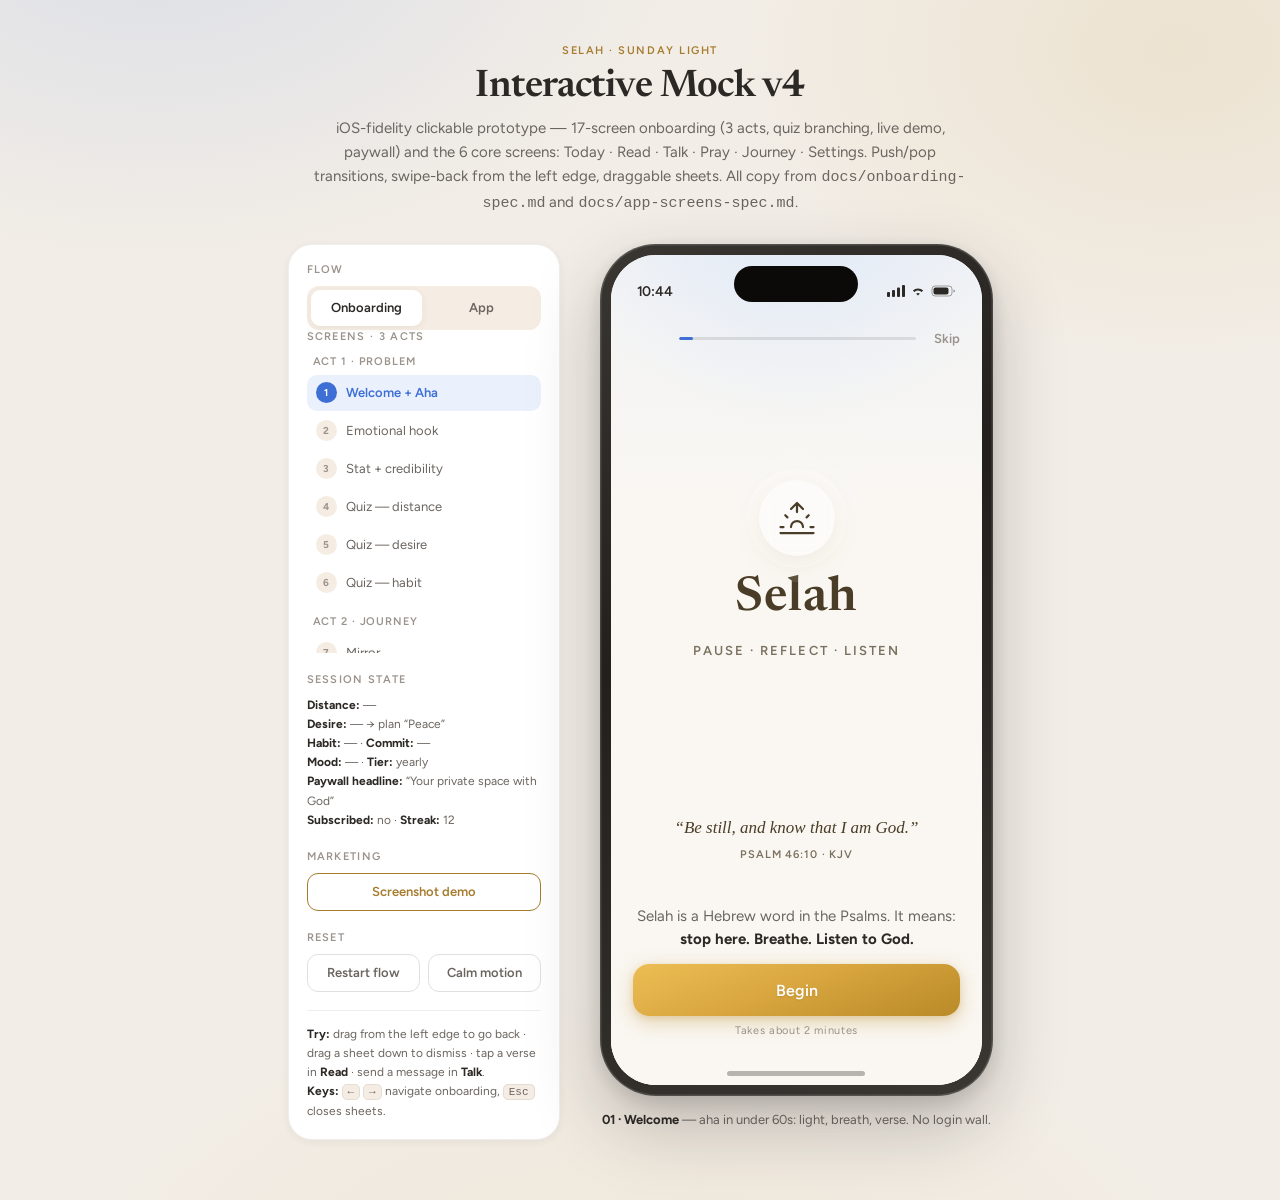
==== commit 27ad8c57: "feat: rebuild all screens to match interactive mock v4 (Sunday Light) - Custom layouts replace nativ" ====
--- a/docs/selah-interactive-mock-v4.html
+++ b/docs/selah-interactive-mock-v4.html
@@ -1695,7 +1695,7 @@
     ],
     messages:[
       {role:'sys',t:TALK_INTRO.heart.sys},
-      {role:'me',t:'I've been carrying a lot this week. I don't know how to slow down.'},
+      {role:'me',t:"I've been carrying a lot this week. I don't know how to slow down."},
       {role:'ai',t:'That honesty matters. What would it look like to bring one small worry to God tonight?'}
     ]
   });
